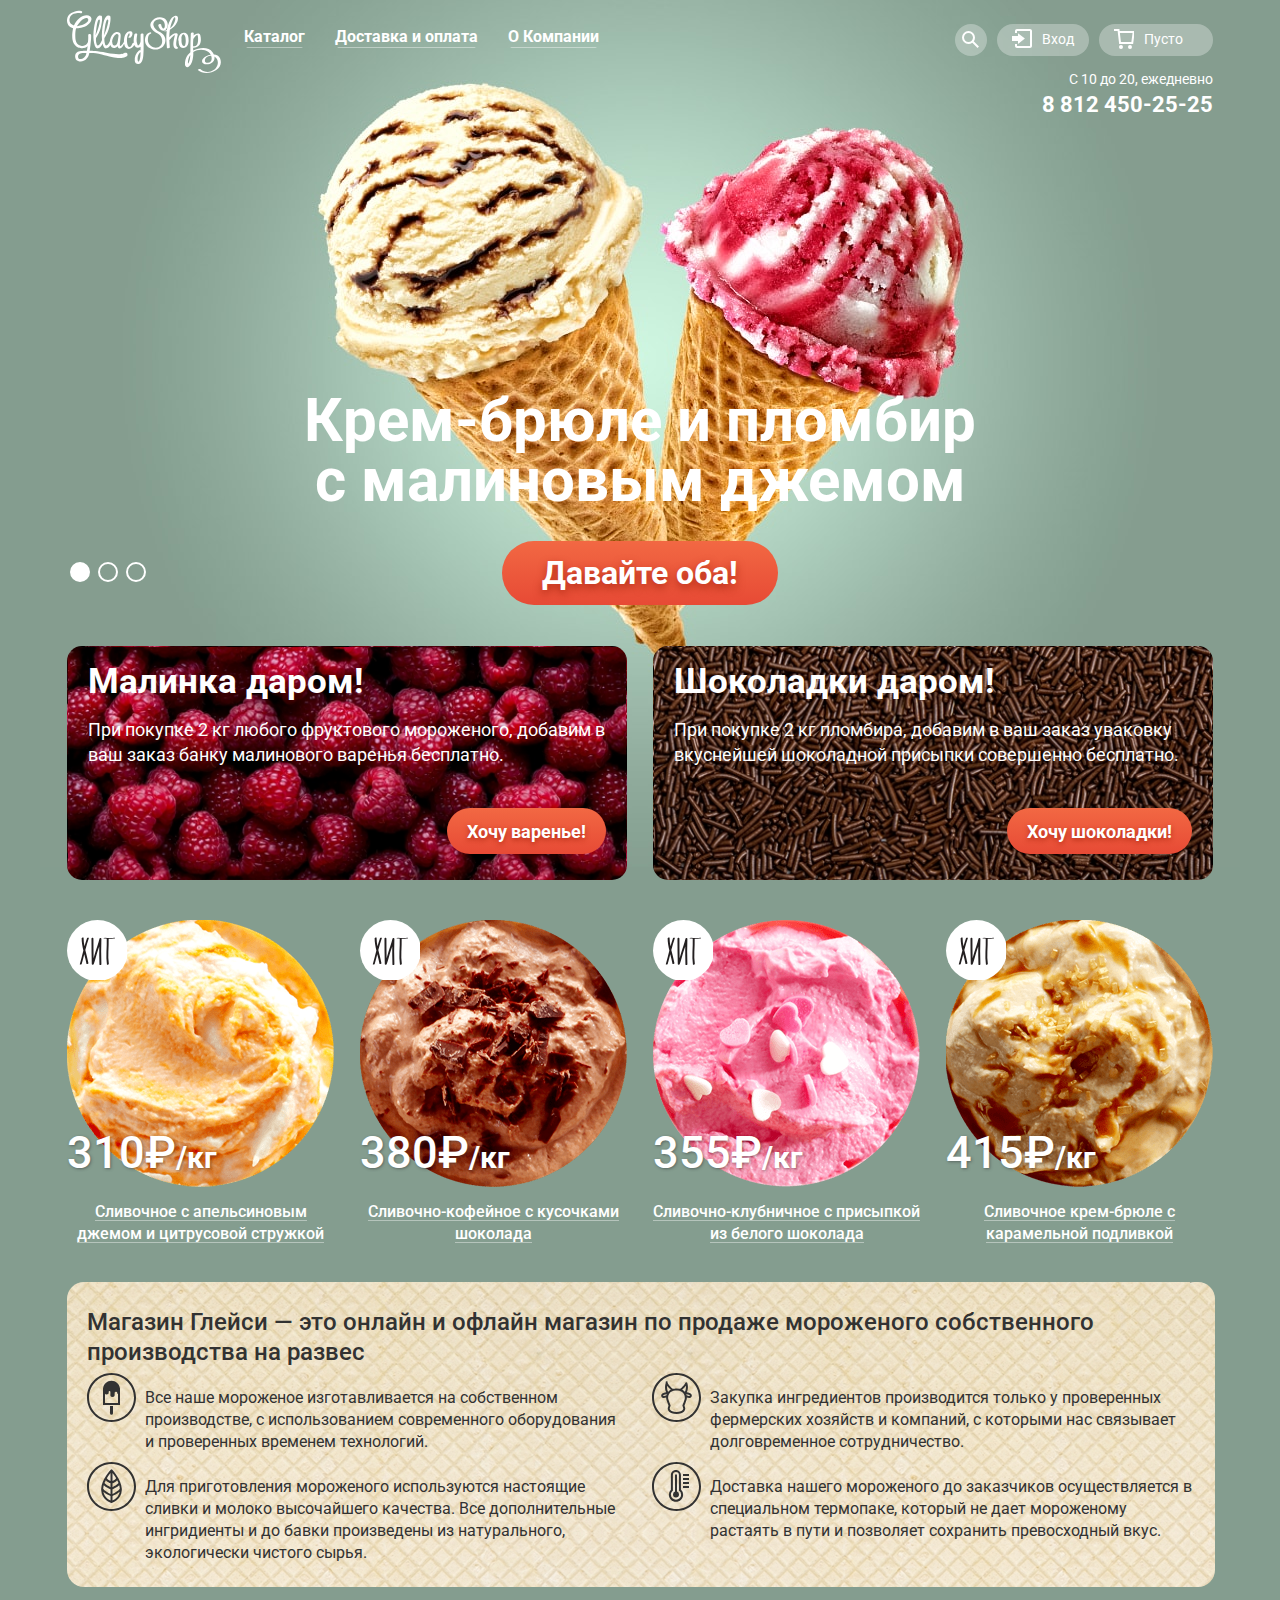
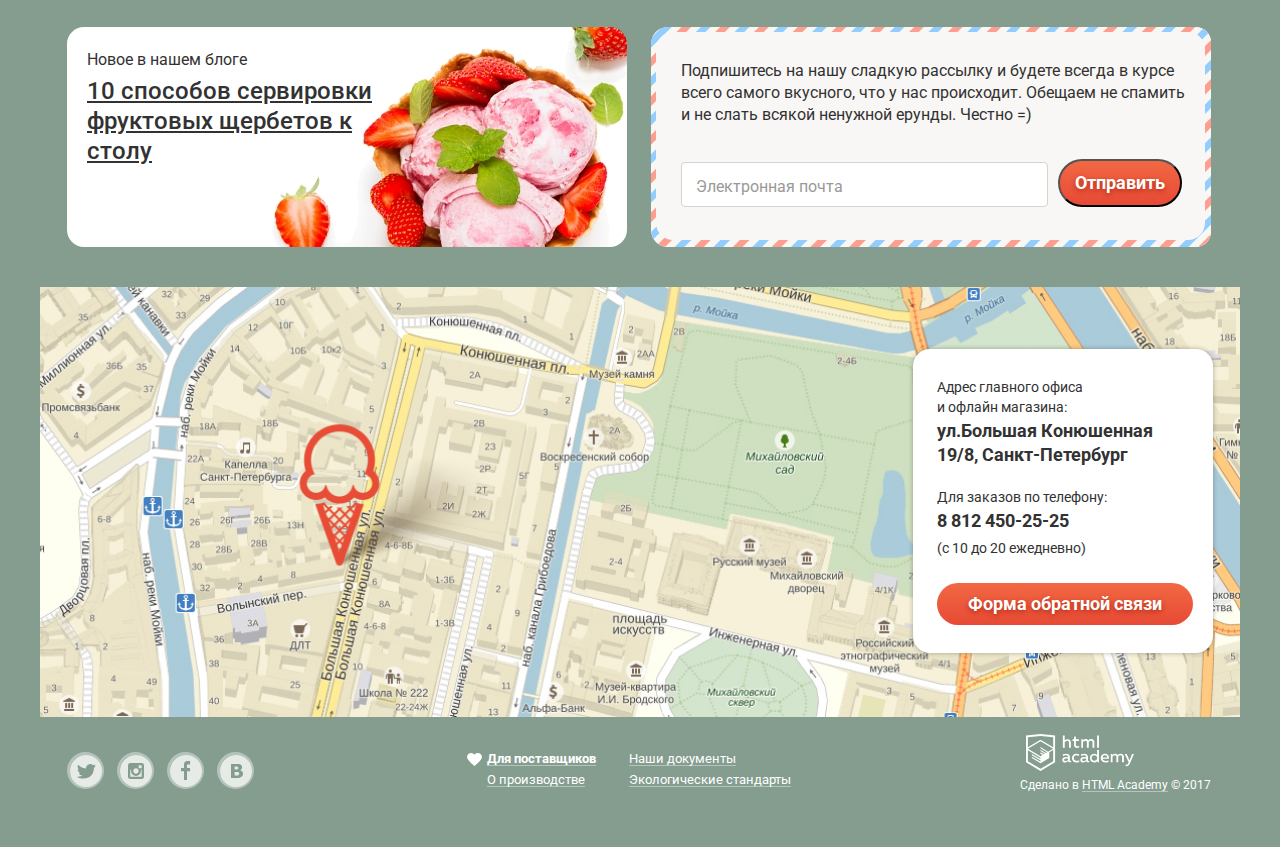
==== index.html @ 80cf3da7 "Update index.html" ====
<!DOCTYPE html>
<html lang="ru">
<head>
  <meta charset="utf-8">
  <title>Глейси - магазин мороженого </title>
  <link href="normalize.css" rel="stylesheet">
  <link href="style.css" rel="stylesheet">
  <link href="https://fonts.googleapis.com/css?family=Roboto:400,500,700&amp;subset=cyrillic" rel="stylesheet">
</head>
<body>
  <input class="visually-hidden" type="radio" id="btn-1" name="toggle" checked>
  <input class="visually-hidden" type="radio" id="btn-2" name="toggle">
  <input class="visually-hidden" type="radio" id="btn-3" name="toggle">
  <div class="site-wrapper">
    <header class="main-header container">
      <nav class="main-navigation">
        <div class="main-header-logo">
          <img src="img/logo.svg" width="154" height="64" alt="Логотип Глейси">
        </div>
        <ul class="main-menu">
          <li><a class="main-menu-link" href="#">Каталог</a>
            <ul class="dropdown">
              <li class="new"><a href="#"><b>Новинки</b></a></li>
              <li><a href="catalog.html">Сливочное</a></li>
              <li><a href="#">Щербеты</a></li>
              <li><a href="#">Фруктовый лед</a></li>
              <li><a href="#">Мелорин</a></li>
            </ul>
          </li>
          <li><a class="main-menu-link" href="#">Доставка и оплата</a></li>
          <li><a class="main-menu-link" href="#">О Компании</a></li>
        </ul>
        <ul class="user-menu">
          <li class="user-menu-item">
            <a class="user-menu-btn search-btn" href="#"><span class="visually-hidden">Поиск</span></a>
            <div class="modal search">
              <form action="https://echo.htmlacademy.ru" method="get">
                <p class="input-wrapper">
                  <input type="text" name="search" id="search-field" required>
                  <label for="search-field">Что ищем?</label>
                </p>
              </form>
            </div>
          </li>
          <li class="user-menu-item">
            <a class="user-menu-btn enter-btn" href="#">Вход</a>
            <div class="modal enter">
              <h2 class="visually-hidden">Авторизация</h2>
              <form class="enter-form" action="https://echo.htmlacademy.ru/" method="post">
                <p class="input-wrapper">
                  <input type="text" name="e-mail" id="login" required>
                  <label for="login">Электронная почта</label>
                </p>
                <p class="input-wrapper">
                  <input type="text" name="password" id="password" required>
                  <label for="password">Пароль</label>
                </p>
                <button class="button" type="submit">Войти</button>
                <div class="enter-links">
                  <a href="#">Забыли пароль?</a>
                  <a href="#">Новая регистрация</a>
                </div>
              </form>
            </div>
          </li>
          <li class="user-menu-item">
            <a class="user-menu-btn cart-btn" href="#">Пусто</a>
          </li>
        </ul>
      </nav>
      <div class="index-top-right">
        <p>С 10 до 20, ежедневно
        <span class="contact-phone">8 812 450-25-25</span></p>
      </div>
    </header>
    <div class="slider container">
      <div class="slide" id="slide-1">
        <h3 class="title-promo">Крем-брюле и пломбир с малиновым джемом</h3>
        <a class="button" href="#">Давайте оба!</a>
      </div>
      <div class="slide" id="slide-2">
        <h3 class="title-promo">Шоколадный пломбир и лимонный сорбет</h3>
        <a class="button" href="#">Давайте оба!</a>
      </div>
      <div class="slide" id="slide-3">
        <h3 class="title-promo">Пломбир с помадкой и клубничный щербет</h3>
        <a class="button" href="#">Давайте оба!</a>
      </div>
      <div class="slider-controls">
        <label for="btn-1"></label>
        <label for="btn-2"></label>
        <label for="btn-3"></label>
      </div>
    </div>
    <main class="container" >
      <section class="promo">
        <h2 class="visually-hidden">Промо-акции</h2>
        <div class="promo-banner raspberry">
          <h3 class="title-banner">Малинка даром!</h3>
          <p>При покупке 2 кг любого фруктового мороженого, добавим в ваш заказ банку малинового варенья бесплатно.</p>
          <a class="button" href="#">Хочу варенье!</a>
        </div>
        <div class="promo-banner chocolate">
          <h3 class="title-banner">Шоколадки даром!</h3>
          <p>При покупке 2 кг пломбира, добавим в ваш заказ уваковку вкуснейшей шоколадной присыпки совершенно бесплатно.</p>
          <a class="button" href="#">Хочу шоколадки!</a>
        </div>
      </section>
      <section class="catalog-hits">
        <h2 class="visually-hidden">Хиты продаж</h2>
        <article class="catalog-item">
          <div class="item-photo">
            <img src="img/product-1-min.png" width="267" height="267" alt="Сливочное с апельсиновым джемом и цитрусовой стружкой">
          </div>
          <h4><a class="title-catalog-item" href="#">Сливочное с апельсиновым джемом и цитрусовой стружкой</a></h4>
          <p class="price-item">310&#8381;<span class="fancy">/кг</span></p>
          <a href="#" class="button button-preview">Быстрый просмотр</a>
        </article>
        <article class="catalog-item">
          <div class="item-photo">
            <img src="img/product-2-min.png" width="267" height="267" alt="Сливочно-кофейное с кусочками шоколада">
          </div>
          <h4><a class="title-catalog-item" href="#">Сливочно-кофейное с кусочками шоколада</a></h4>
          <p class="price-item">380&#8381;<span class="fancy">/кг</span></p>
          <a href="#" class="button button-preview">Быстрый просмотр</a>
        </article>
        <article class="catalog-item">
          <div class="item-photo">
            <img src="img/product-3-min.png" width="267" height="267" alt="Сливочно-клубничное с присыпкой из белого шоколада">
          </div>
          <h4><a class="title-catalog-item" href="#">Сливочно-клубничное с присыпкой из белого шоколада</a></h4>
          <p class="price-item">355&#8381;<span class="fancy">/кг</span></p>
          <a href="#" class="button button-preview">Быстрый просмотр</a>
        </article>
        <article class="catalog-item">
          <div class="item-photo">
            <img src="img/product-4-min.png" width="267" height="267" alt="Сливочное крем-брюле с карамельной подливкой">
          </div>
          <h4><a class="title-catalog-item" href="#">Сливочное крем-брюле с карамельной подливкой</a></h4>
          <p class="price-item">415&#8381;<span class="fancy">/кг</span></p>
          <a href="#" class="button button-preview">Быстрый просмотр</a>
        </article>
      </section>
      <section class="features">
        <h2 class="visually-hidden">Наши преимущества</h2>
        <h3 class="title-secondary">Магазин Глейси — это онлайн и офлайн магазин по продаже мороженого собственного производства на развес</h3>
        <ul class="features-factors">
          <li class="features-factor f1">Все наше мороженое изготавливается на собственном производстве, с использованием современного оборудования и проверенных временем технологий.</li>
          <li class="features-factor f2">Закупка ингредиентов  производится только у проверенных фермерских хозяйств и компаний, с которыми нас связывает долговременное сотрудничество.</li>
          <li class="features-factor f3">Для приготовления мороженого используются настоящие сливки и молоко высочайшего качества. Все дополнительные ингридиенты и до бавки произведены из натурального, экологически чистого сырья.</li>
          <li class="features-factor f4">Доставка нашего мороженого до заказчиков осуществляется в специальном термопаке, который не дает мороженому растаять в пути и позволяет сохранить превосходный вкус.</li>
        </ul>
      </section>
      <div class="index-columns">
        <div class="blog-news-alt">
          <section class="blog-news">
            <h2 class="visually-hidden">Новости блога</h2>
            <p class="blog-news">Новое в нашем блоге</p>
            <a class="title-secondary" href="#">10 способов сервировки фруктовых щербетов к столу</a>
          </section>
        </div>
        <section class="subscribe-alt">
          <div class="subscribe">
            <h2 class="visually-hidden">Подписка на новости и предложения</h2>
            <p>Подпишитесь на нашу сладкую рассылку и будете всегда в курсе всего самого вкусного, что у нас происходит. Обещаем не спамить и не слать всякой ненужной ерунды. Честно =)</p>
            <form class="subscribe-form" action="https://echo.htmlacademy.ru/" method="post">
              <div class="input-wrapper">
                <input type="text" name="e-mail" id="e-mail" required>
                <label for="e-mail">Электронная почта</label>
              </div>
              <button class="button" type="submit">Отправить</button>
            </form>
          </div>
        </section>
      </div>
    </main>
    <div class="map">
      <img src="img/map.jpg" width="1200" height="430" alt="Расположение на карте">
      <div class="container">
        <section class="contacts">
          <h2 class="visually-hidden">Свяжитесь с нами!</h2>
          <p class="address">Адрес главного офиса и офлайн магазина:</p>
          <p><span class="contact-details">ул.Большая Конюшенная 19/8, Санкт-Петербург</span></p>
          <p>Для заказов по телефону:<p>
          <p><span class="contact-details phone">8 812 450-25-25</span></p>
          <p>(с 10 до 20 ежедневно)</p>
          <a class="button contacts-button" href="feedback-form.html">Форма обратной связи</a>
        </section>
      </div>
    </div>
    <footer class="main-footer container">
      <div class="footer-social">
        <h3 class="visually-hidden">Найдите нас в соцсетях</h3>
        <ul>
          <li><a class="button-social twitter" href="#"><span class="visually-hidden">Твиттер</span></a></li>
          <li><a class="button-social instagram" href="#"><span class="visually-hidden">Инстаграм</span></a></li>
          <li><a class="button-social facebook" href="#"><span class="visually-hidden">Фейсбук</span></a></li>
          <li><a class="button-social vkontakte" href="#"><span class="visually-hidden">Вконтакте</span></a></li>
        </ul>
      </div>
      <div class="company-details">
        <h3 class="visually-hidden">Подробнее о нашей компании</h3>
        <ul class="col">
          <li><a class="details-link featured" href="#">Для поставщиков</a></li>
          <li><a class="details-link" href="#">О производстве</a></li>
        </ul>
        <ul class="col">
          <li><a class="details-link" href="#">Наши документы</a></li>
          <li><a class="details-link" href="#">Экологические стандарты</a></li>
        </ul>
      </div>
      <div class="footer-copyright">
        <a class="logo-link" href="https://htmlacademy.ru/intensive/htmlcss">
        <img src="img/logo-htmlacademy.svg" width="108" height="39" alt="HTML Academy logo"></a>
        <p>Сделано в <a  class="details-link" href="https://htmlacademy.ru/intensive/htmlcss"> HTML Academy</a> &#0169; 2017</p>
      </div>
    </footer>
    <section class="modal feedback-wrapper feedback hidden">
      <button class="modal-close"><span class="visually-hidden">Закрыть</span></button>
      <h2>Мы обязательно вам ответим!</h2>
      <form class="contact-form form" action="https://echo.htmlacademy.ru/" method="post">
        <p class="input-wrapper">
          <input type="text" name="name" id="name" required>
          <label  for="name">Как вас зовут?</label>
        </p>
        <p class="input-wrapper">
          <input type="text" name="e-mail" id="contact-e-mail" required>
          <label for="contact-e-mail">Ваша почта для ответа?</label>
        </p>
        <p class="input-wrapper">
          <textarea id="comment" name="textarea" rows="5" cols="50" required></textarea>
          <label for="comment">Напишите что-нибудь&hellip;</label>
        </p>
        <button class="button" type="submit">Отправить</button>
      </form>
    </section>
  </div>
  <script src="js/popup-min.js"></script>
</body>
</html>
---- style.css ----
@charset "utf-8";
*, *::before, *::after {
	box-sizing: border-box;
}

body {
	margin: 0;
	padding: 0;
	background-color: #849d8f;
	color: #ffffff;
	font-family: "Roboto", "Arial", sans-serif;
	font-size: 16px;
	line-height: 1.38;
}

.body > input[type="radio"] {
	display: none;
}

.site-wrapper {
	min-width: 1200px;
	background-color: #849d8f;
	background: url("../img/back-1-min.jpg") top center no-repeat;
	transition: background-image 0s ease, background-color 0s ease;
}

.site-wrapper::before,
.site-wrapper::after {
	content: "";
	visibility: hidden;
}

.site-wrapper::before,
.site-wrapper::after {
	background-image: url("../img/back-2-min.jpg");
}

.site-wrapper::after {
	background-image: url("../img/back-3-min.jpg");
}

.container {
	width: 1200px;
	margin: 0 auto;
	padding: 10px 27px;
	position: relative;
}

.visually-hidden:not(:focus):not(:active),
input[type="checkbox"].visually-hidden,
input[type="radio"].visually-hidden,
input[type="range"].visually-hidden {
	position: absolute;

	width: 1px;
	height: 1px;
	margin: -1px;
	border: 0;
	padding: 0;

	white-space: nowrap;

	clip-path: inset(100%);
	clip: rect(0 0 0 0);
	overflow: hidden;
}

.main-menu,
.dropdown,
.user-menu,
.features ul,
.main-footer ul,
.breadcrumbs,
.filters,
.pagination-list {
	list-style: none;
}

a {
	color: #ffffff;
}

.breadcrumbs a,
.title-catalog-item,
.details-link  {
	text-decoration: none;
	background: linear-gradient(rgba(255, 255, 255, 0.4), rgba(255, 255, 255, 0.4)) no-repeat 0 100%;
	background-size: 100% 1px;
}

.breadcrumbs a:hover,
.title-catalog-item:hover,
.details-link:hover {
	color: #f58669;
	background: linear-gradient(#f58669, #ec6e5d) no-repeat 0 100%;
	background-size: 100% 1px;
}

.breadcrumbs a:focus,
.title-catalog-item:focus,
.details-link:focus {
	color: #f58669;
	background: linear-gradient(#f58669, #ec6e5d) no-repeat 0 100%;
	background-size: 100% 1px;
}

.button {
	display: inline-block;
	max-width: 100%;
	text-align: center;
	text-decoration: none;
	padding: 0.68em 0.95em;
	font-size: 18px;
	font-family: inherit;
	line-height: 1;
	border-radius: 1.9em;
	font-weight: 700;
	color: #ffffff;
	box-shadow: 0 1px 2px rgba(172, 16, 0, 0);
	text-shadow: 0 0.11em 0.27em rgba(160, 32, 11, 0.75);
	background-color: #ffffff;
	background-image: linear-gradient(to top, #e74a35 0%, #f26843 100%);
}


.button:hover {
	color: #ffffff;
	background-image: -webkit-gradient(
		linear,
		left top,
		left bottom,
		from(#f58669),
		to(#ec6e5d)
		);
	background-image: linear-gradient(#f58669, #ec6e5d);
}

.button:active {
	transform: translateY(1px);
	box-shadow: inset 0 2px 2px #942718;
	background-color: rgba(0, 0, 0, 0.07);
	background-color: #ffffff;
	background-image: linear-gradient(to top, #e1613e 0%, #d74531 100%);
}

.main-navigation .main-header-logo {
	padding: 0;
}

.main-navigation a {
	text-decoration: none;
	padding: 8px 15px;
	display: block;
	vertical-align: middle;
	border-radius: 20px;
}

.main-menu {
	max-width: 700px;
	width: 403px;
	padding: 0;
	margin-right: 180px;
	display: flex;
	flex-wrap: wrap;
	align-items: center;
}

.user-menu {
	margin: 0;
	padding: 0;
	width: 400px;
	text-align: right;
	display: flex;
	justify-content: flex-end;
	align-items: center;
	position: relative;
}

.main-menu > li {
	position: relative;
	padding-bottom: 5px
}

.main-menu > li:hover .dropdown {
	display: block;
}

.main-menu .dropdown {
	width: 143px;
	font-size: 14px;
	background-color: #ffffff;
	border-radius: 5px;
	position: absolute;
	top: 40px;
	left: -4px;
	z-index: 10;
	display: none;
	}

.dropdown li {
	padding-left: 5px;
}

.dropdown li:last-child {
	padding-bottom: 4px;
}

.new {
	padding-top: 3px;
	margin-bottom: 8px;
	position: relative;
}

.new::after {
	content: "";
	position: absolute;
	top: 38px;
	left: 6px;
	width: 126px;
	height: 1px;
	background: #d3d3d2;
}

.dropdown a {
	color: #000000;
}

.dropdown li:hover {
	background-color:  #fbded7;
}

.dropdown li:active {
	background-color: #f6b5a5;
}

.dropdown li:nth-child(1):hover {
	border-radius: 5px 5px 0 0;
}

.dropdown li:last-child:hover {
	border-radius: 0 0 5px 5px;
}

.main-menu-link {
	display: inline-block;
	vertical-align: middle;
	text-decoration: none;
	color: #fff;
	padding: 8px 15px;
	border-radius: 1.2em;
	font-size: 16px;
	font-weight: 700;
	line-height: 1.3;
	background: linear-gradient(rgba(255, 255, 255, 0.4), rgba(255, 255, 255, 0.4)) no-repeat 0 78%;
	background-size: 100% 1px;
	background-clip: content-box;
}

.main-menu-link:hover {
	background: none;
	background-color: #ffffff;
	color: #323232;
	background-clip: initial;
}

.main-menu-link:focus {
	color: #323232;
	background-color: #f7f6f3;
	box-shadow: inset 0 2px 1px #696969;
	background-clip: initial;
}

.current-page  {
	background-color: #d07058;
}

.current-page a {
	color: #ffffff;
}

.user-menu-btn {
	font-size: 14px;
	line-height: 1.14;
	text-align: center;
	background-color: rgba(255, 255, 255, 0.3);
	margin-left: 10px;
}

.user-menu-item	.enter-btn,
.user-menu-item .cart-btn,
.user-menu-item .search-btn {
	padding-left: 45px;
	position: relative;
}

.user-menu-item .cart-btn {
	padding-right: 30px;
}

.user-menu li {
	padding: 10px 0;
}

.user-menu > li:hover .search,
.user-menu > li:hover .enter,
.user-menu > li:hover .modal-cart {
	display: block;
}

.modal {
	color: #323232;
	border-radius: 5px;
	background-color: #f8f7f4;
	box-shadow: 0 20px 20px rgba(0, 0, 0, 0.4);
}

.input-wrapper {
	position: relative;
}

 .input-wrapper label {
	position: absolute;
	left: 15px;
	top: 14px;
	font-size: 16px;
	color: #999;
}

.input-wrapper input,
.input-wrapper textarea {
	border-radius: 4px;
	border: 1px solid #d3d3d2;
	padding: 14px 14px 16px;
	font-size: 16px;
	font-weight: 700;
	line-height: 1.5;
	color: #323232;
	font-family: inherit;
}

.input-wrapper input:hover,
.input-wrapper textarea:hover {
	border: 1px solid #a5a4a4;
}

.input-wrapper input:focus + label,
.input-wrapper textarea:focus + label {
	top: -1.2em;
	font-size: 11px;
	line-height: 1.18;
	font-family: inherit;
}

.input-wrapper input:focus + label,
.input-wrapper textarea:focus + label {
	color: #5b9ddf;
	outline-color: #5b9ddf;
}

.input-wrapper input:valid + label,
.input-wrapper textarea:valid + label {
  top: -1.2em;
  font-size: 11px;
  line-height: 1.18;
	font-family: inherit;
	}

.search {
	width: 345px;
	padding: 20px 15px;
	text-align: left;
	position: absolute;
	top: 36px;
	right: 225px;
	margin-top: 10px;
	z-index: 10;
	display: none;
}

.search p {
	margin: 0;
}

.search input {
	width: 100%;
	height: 44px;
}

.enter {
	width: 277px;
	padding-top: 3px;
	padding-right: 10px;
	padding-left: 20px;
	padding-bottom: 10px;
	position: absolute;
	top: 36px;
	right: 125px;
	margin-top: 10px;
	z-index: 10;
	display: none;
	text-align: left;
}

.enter a {
	font-size: 13px;
	line-height: 0.5;
	text-align: left;
	padding-left: 0;
	padding-right: 7px;
}

.enter-links {
	float: right;
	margin-bottom: 12px;
}

.enter-btn::before {
	content: "";
	position: absolute;
	top: 5px;
	left: 15px;
	width: 20px;
	height: 20px;
	background: url("../img/entrance.svg") 0 0 no-repeat;
}

.enter-btn:hover::before {
	background: url("../img/entrance-black.svg") 0 0 no-repeat;
}

.enter p {
	margin-bottom: 20px;
}

.enter input {
	width: 240px;
	height: 44px;
}



.enter .button {
	padding: 12px 24px;
	}

.cart-btn::before {
	content: "";
	position: absolute;
	top: 5px;
	left: 15px;
	width: 20px;
	height: 20px;
	background: url("../img/basket.svg") 0 0 no-repeat;
}

.cart-btn:hover::before {
	background: url("../img/basket-black.svg") 0 0 no-repeat;
}

.user-menu-item .products-added {
	color: #000000;
	background-color: #ffffff;
	padding: 7px 15px 10px 40px;
	border-radius: 20px;
	position: relative;
}

.products-added::before {
	content: "";
	position: absolute;
	top: 5px;
	left: 15px;
	width: 20px;
	height: 20px;
	background: url("../img/basket-red.svg") 0 0 no-repeat;
}

.user-menu-btn:hover {
	color: #000000;
	background-color: #ffffff;
}

.contact-phone {
	display: inline-block;
	font-size: 22px;
	font-weight: 700;
	line-height: 1;
	margin-top: 5px;
	margin-bottom: 0;
	}

.title-promo {
	width: 700px;
	margin: 0 auto;
	margin-bottom: 30px;
	font-size: 60px;
	line-height: 1;
}

.title-banner {
	font-size: 35px;
	line-height: 1.17;
	margin: 0;
	padding-left: 5px;
}

.title-main {
	font-size: 35px;
	line-height: 1.17;
	margin: 0;
	padding-top: 3px;
	padding-left: 2px;
}

.title-secondary {
	font-size: 24px;
	line-height: 1.25;
	font-weight: 500;
}

.slider {
	position: relative;
	padding-top: 311px;
	text-align: center;
	margin-right: auto;
	margin-left:  auto;
	margin-bottom: 21px;
}

.slider .button {
	font-size: 32px;
	font-weight: 700;
	line-height: 1.38;
	padding: 10px 40px;
}

.slider-controls {
	position: absolute;
	bottom: 33px;
	left: 30px;
	z-index: 20;
	font-size: 0;
}

.slider-controls label {
	display: inline-block;
	width: 20px;
	height: 20px;
	margin-right: 8px;
	vertical-align: top;
	background-color: transparent;
	border: 2px solid #ffffff;
	border-radius: 50%;
	cursor: pointer;
}

.slider-controls label:hover {
	background-color: rgba(255, 255, 255, 0.5);
}

.slide {
	display: none;
}

#btn-1:checked ~ .site-wrapper #slide-1,
#btn-2:checked ~ .site-wrapper #slide-2,
#btn-3:checked ~ .site-wrapper #slide-3 {
	display: block;
}

#btn-1:checked ~ .site-wrapper {
	background-color: #849d8f;
	background-image: url("../img/back-1-min.jpg");
}

#btn-2:checked ~ .site-wrapper {
	background-color: #8996a6;
	background-image: url("../img/back-2-min.jpg");
}

#btn-3:checked ~ .site-wrapper {
	background-color: #9d8b84;
	background-image: url("../img/back-3-min.jpg");
}

#btn-1:checked ~ .site-wrapper label[for="btn-1"],
#btn-2:checked ~ .site-wrapper label[for="btn-2"],
#btn-3:checked ~ .site-wrapper label[for="btn-3"] {
	background-color: #ffffff;
}

.promo-banner {
	width: 560px;
	padding-top: 15px;
	padding-left: 15px;
	padding-right: 20px;
	padding-bottom: 20px;
	border: 1px solid transparent;
	border-radius: 15px;
	background: #f8f5f2 0 0 repeat;
}

.promo-banner p {
	font-size: 18px;
	margin: 0;
	padding-top: 15px;
	padding-left: 5px;
	padding-bottom: 40px;
}

.promo-banner .button {
	padding: 15px 20px 13px;
	float: right;
	margin-bottom: 5px;
}

.promo-banner.raspberry {
	background: #9b2a4a url("../img/malina.jpg");
	background-size: cover;
}

.promo-banner.chocolate {
	background: #512f21 url("../img/choco.jpg");
	background-size: cover;
}

.features {
	width: 1148px;
	min-height: 305px;
	margin-bottom: 40px;
	padding: 25px 20px 0 20px;
	color: #323232;
	font-size: 16px;
	background: url("../img/waffel.jpg")  0 0 repeat;
	background-color: #f1e6cf;
	border-radius: 17px;
}

.features .title-secondary {
	padding-bottom: 10px;
}

.features ul,
.features h3 {
	margin: 0;
	padding: 0;
}

.features-factors {
	display: flex;
	justify-content: space-between;
	flex-wrap: wrap;
}

.features-factor {
	width: 540px;
	padding-top: 10px;
	padding-left: 58px;
	margin-bottom: 13px;
	margin-right: 3px;
}

.f1,
.f2,
.f3,
.f4 {
	position: relative;
}

.f1::before {
	content: "";
	position: absolute;
	top: -4px;
	left: 0;
	width: 50px;
	height: 50px;
	background: url("../img/ice-cream.svg") 0 0 no-repeat;
}

.f2::before {
	content: "";
	position: absolute;
	top: -4px;
	left: 0;
	width: 50px;
	height: 50px;
	background: url("../img/cow.svg") 0 0 no-repeat;
}

.f3::before {
	content: "";
	position: absolute;
	top: -4px;
	left: 0;
	width: 50px;
	height: 50px;
	background: url("../img/eco.svg") 0 0 no-repeat;
}

.f4::before {
	content: "";
	position: absolute;
	top: -4px;
	left: 0;
	width: 50px;
	height: 50px;
	background: url("../img/thermometer.svg") 0 0 no-repeat;
}

.blog-news-alt {
	width: 560px;
	color:  #323232;
	background: url("../img/strawberry-background.jpg") 63% 50% no-repeat;
	background-color: #ffffff;
	border-radius: 17px;
	padding-top: 22px;
	padding-left: 20px;
	padding-right: 230px;
	background-size: cover;
}

.blog-news-alt p {
	margin: 0;
	padding-bottom: 5px;
}

.blog-news a {
	color: #323232;
}

.blog-news a:hover {
	color: #e84d37;
}

.subscribe-alt p {
	margin: 0;
	padding: 0;
}

.subscribe-alt {
	width: 562px;
	padding: 5px;
	background: url("../img/bg-post.svg") 0 0 no-repeat;
	border-radius: 17px;
}

.subscribe {
	color: #323232;
	width: 549px;
	min-height: 208px;
	padding: 28px 10px 20px 25px ;
	background: #f9f7f5 0 0 no-repeat;
	border-radius: 17px;
}


.subscribe-form {
	display: flex;
	align-items: baseline;
	margin-top: 33px;
}

.subscribe-alt input {
	width: 367px;
	height: 45px;
	margin-right: 10px;
}

.subscribe-alt .button {
	float: right;
	vertical-align: middle;
	padding: 13px 15px;
}

.map {
	position: relative;
	min-height: 430px;
}

.map img {
	position: absolute;
	width: 1200px;
	height: 430px;
	top: 0; right: 0; bottom: 0; left: 0;
	margin: auto;
	z-index: 1;
}

.contacts {
	width: 300px;
	min-height: 304px;
	padding-left: 24px;
	padding-top: 28px;
	padding-right: 20px;
	color: #323232;
	border-radius: 17px;
	background-color: #ffffff;
	box-shadow: 0 0 5px rgba(0,0,0,0.3);
	position: absolute;
	top: 62px;
	right: 27px;
	z-index: 2;
}

.contacts p {
	margin: 0;
	font-size: 14px;
	line-height: 1.43;
}

.contact-details {
	display: inline-block;
	font-size: 18px;
	line-height: 1.33;
	font-weight: bold;
	margin-top: 2px;
	margin-bottom: 20px;
}

.contact-details.phone {
	margin-bottom: 5px;
}

.contacts-button {
	margin-top: 25px;
	width: 100%;
}

.feedback-wrapper {
	position: fixed;

}

.hidden {
	display: none;
}

.feedback {
	width: 480px;
	padding-top: 12px;
	padding-left: 25px;
	top: 340px;
	right: 0;
	left: 0;
	margin: 0 auto;
	z-index: 13;
	border-radius: 5px;
}

.feedback h2 {
	margin: 0;
	padding: 0;
}

.feedback .modal-close {
	float: right;
	margin-right: 17px;
	width: 18px;
	height: 18px;
	background: url("../img/cross-big.svg") no-repeat;
	border: none;
	background-color: transparent;
}

.item-remove {
	width: 11px;
	height: 11px;
	background: url("../img/cross-small.svg") no-repeat;
	border: none;
	background-color: transparent;
	position: absolute;
	top: 3px;
	left: 5px;
}

.contact-form input {
	width: 267px;
	height: 44px;
	margin-bottom: 5px;
}

.contact-form textarea {
	width: 430px;
	resize: none;
	font-family: inherit;
}

.feedback button {
	float: right;
	margin-right: 25px;
	margin-bottom: 30px;
}

.modal-cart {
	position: absolute;
	top: 36px;
	right: 0;
	z-index: 10;
	display: none;
	margin-top: 10px;
}

.modal-cart-wrapper {
	width: 540px;
	padding: 25px 10px 20px 10px;
	display: flex;
	flex-direction: column;
	justify-content: center;
	align-items: flex-end;
	position: relative;
}

.modal-cart-wrapper:after {
	width: 507px;
	content: "";
	position: absolute;
	bottom: 110px;
	right: 0;
	left: 17px;
	height: 1px;
	background-color: #e2e2e2;
}

.modal-cart table {
	width: 100%;
	font-size: 13px;
	text-align: left;
	line-height: 1.2;
}

.modal-cart td {
	vertical-align: top;
	padding-bottom: 34px;
}

.remove {
	width: 5%;
	position: relative;
}

.thumb {
	width: 9%;
	position: relative;
}

.catalog-item-thumb-1 {
	position: absolute;
	top: -6px;
	left: 5px;
}

.catalog-item-thumb-2 {
	position: absolute;
	top: -6px;
	left: 5px;
}


.item-name {
	width: 44%;
}

.quantity {
	width: 13%;
	text-align: right;
}

.price {
	width: 14%;
	color: #aaa7a7;
}

.total {
	width: 14%;
}

.total-cart {
	font-weight: bold;
	margin-bottom: 13px;
}

.button-cart {
	line-height: 1.4;
	margin-bottom: 0px;
}

.user-menu-item .search-btn {
	padding: 16px;
}

.search-btn::before {
	content: "";
	position: absolute;
	top: 7px;
	left: 7px;
	width: 18px;
	height: 18px;
	background: url("../img/loupe.svg") 0 0 no-repeat;
}

.search-btn:hover::before {
	background: url("../img/loupe-black.svg") 0 0 no-repeat;
}

.enter a {
	color: #3d3d3d;
	text-decoration: underline;
}

.enter a:hover {
	color: #e84d37;
}

.breadcrumbs-current {
	text-decoration: none;
}

.filters fieldset {
	border: none;
	padding: 0;
}

.filters legend {
	color: #ffffff;
	padding-left: 13px;
	padding-bottom: 5px;
	font-size: 14px;
}

.filter-option {
	display: inline-block;
	margin-right: 5px;
}

.filters input[type="radio"],
.filters input[type="radio"] + label,
.filters input[type="checkbox"],
.filters input[type="checkbox"] + label {
	opacity: 0.7;
	cursor: pointer;
	padding-left: 35px;
}

.filters input[type="radio"]:hover,
.filters input[type="radio"]:hover + label,
.filters input[type="checkbox"]:hover,
.filters input[type="checkbox"]:hover + label {
	opacity: 1;
	cursor: pointer;
}

.filters input[type="radio"]:disabled,
.filters input[type="radio"]:disabled + label,
.filters input[type="checkbox"]:disabled,
.filters input[type="checkbox"]:disabled + label {
	opacity: 0.3;
	cursor: not-allowed;
}


.filter-radio,
.filter-checkbox {
	position: relative;
}

.filters input[type="radio"] + label::before {
	content: "";
	position: absolute;
	bottom: -3px;
	left: 0;
	width: 25px;
	height: 25px;
	background: url("../img/radio-off.svg") 0 0 no-repeat;
}

.filters input[type="radio"]:checked + label::before {
	background: url("../img/radio-on.svg") 0 0 no-repeat;
}

.filters input[type="checkbox"] + label::before {
	content: "";
	position: absolute;
	top: -1px;
	left: 1px;
	width: 25px;
	height: 25px;
	background: url("../img/checkbox-off.svg") 0 0 no-repeat;
}

.filters input[type="checkbox"]:checked + label::before {
	background: url("../img/checkbox-on.svg") 0 0 no-repeat;
}

.filter-button {
	display: inline-block;
	width: 145px;
	font-family: inherit;
	font-size: 16px;
	line-height: 1.13;
	text-align: center;
	padding: 8px 20px;
	vertical-align: middle;
	color: #ffffff;
	background-color: rgba(255, 255, 255, 0.2);
	border-radius: 40px;
	border: 2px solid #ffffff;
	margin-top: 23px;
}

.filter-button:hover {
	color: #000000;
	background-color: #ffffff;
}

.filter-button:focus {
	box-shadow: inset 0 2px 1px #696969;
	background-color: #ededed;
}


.pagination-list {
	display: block;
	font-size: 0;
	text-align: right;
	margin-top: 45px;
	margin-bottom: 20px;
}

.pagination-item {
	display: inline-block;
	vertical-align: middle;
	max-width: 100%;
	padding-left: 3px;
}

.pagination-link {
	position: relative;
	display: block;
	width: 25px;
	height: 25px;
	border-radius: 50%;
	font-size: 16px;
	font-weight: 500;
	line-height: 25px;
	text-align: center;
	text-decoration: none;
	padding: 0 5px;
	color: inherit;
}

.pagination-link:not(.inactive):not(.current):hover {
	color: #ffffff;
	background-color: rgba(255, 255, 255, 0.2);
}

.pagination-link.current {
	color: #323232;
	background-color: white;
}

.pagination-link.current:hover {
	color:  #000000;
}

.pagination-link.inactive {
	opacity: .2;
	cursor: none;
}

.pagination-item:first-child .pagination-link,
.pagination-item:last-child .pagination-link {
	text-indent: -9999px;
}

.pagination-item:first-child .pagination-link::after,
.pagination-item:last-child .pagination-link::after {
	position: absolute;
	left: 0;
	right: 0;
	top: 0;
	bottom: 0;
	margin: auto;
	content: "";
	width: 9px;
	height: 9px;
	border-bottom: 2px solid currentColor;
	border-left: 2px solid currentColor;
}

.pagination-item:first-child .pagination-link::after {
	transform: rotate(45deg);
}

.pagination-item:last-child .pagination-link::after {
	transform: rotate(-135deg);
}

.main-navigation {
	display: flex;
	align-items: center;
	justify-content: space-between;
	line-height: 1.13;
}

.main-header-logo {
	width: 160px;
	height: 60px;
	padding: 0;
}

.index-top-right {
	text-align: right;
	font-size: 14px;
	float: right;
	width: 200px;
}

.index-top-right p {
	margin: 0;
}

.address {
	padding-right: 100px;
}

.promo {
	display: flex;
	justify-content: space-between;
	margin: 0;
	padding: 0;
	margin-bottom: 40px;
}

.catalog-hits {
	display: flex;
	justify-content: space-between;
}

.catalog {
	width: 1147px;
	display: flex;
	justify-content: space-between;
	flex-wrap: wrap;
	align-items: stretch;
}

.catalog-item {
	width: 267px;
	text-align: center;
	margin-bottom: 17px;
	position: relative;
}

.catalog-item h4 {
	margin: 0;
	padding-top: 8px;
	padding-bottom: 20px;
}

.catalog-item::before, .catalog-item::after {
	content: "";
	position: absolute;
	right: -14px;
	left: -13px;
}


.catalog-item::before {
	z-index: -1;
	top: -6px;
	bottom: 0;
	border-top-right-radius: 5px;
	border-top-left-radius: 5px;
}

.catalog-hits .catalog-item::before {
	z-index: 0;
}

.catalog-item::after {
	z-index: 1;
	top: 100%;
	bottom: -55px;
	border-bottom-right-radius: 5px;
	border-bottom-left-radius: 5px;
}

.catalog-item:hover::before,
.catalog-item:hover::after {
  background-color: rgba(248, 247, 244, 0.2);
}

.catalog-item:hover::before {
	box-shadow: 0 -5px 15px -7px rgba(0, 0, 0, 0.1);

}

.catalog-item:hover::after {
	box-shadow: 0 20px 20px rgba(0, 0, 0, 0.2);
}

.button-preview {
	display: none;
	position: absolute;
	z-index: 2;
	bottom: -32px;
	left: 12%;
	color: inherit;
	background-color: red;
}

.catalog-item:hover .button-preview {
	display: block;
}

.catalog-item h4 {
    margin: 0;
    padding-top: 8px;
    padding-bottom: 20px;
    position: relative;
    cursor: pointer;
}
.title-catalog-item {
    font-weight: 500;
    z-index: 3;
    cursor: pointer;
}

.price-item {
	font-size: 45px;
	font-weight: 500;
	line-height: 1;
	position: absolute;
	left: 0;
	bottom: 45px;
	cursor: pointer;
	text-shadow: 1px 1px 3px rgba(49, 50, 53, 0.5);
	z-index: 3;
}

.item-photo {
	position: relative;
}

.catalog-hits .item-photo::before {
	position: absolute;
	content: "";
	top: 0;
	left: 0;
	width: 60px;
	height: 60px;
	background: url("../img/hit.svg")
}

.index-columns {
	display: flex;
	justify-content: space-between;
	margin-bottom: 30px;
	min-height: 220px;
}

.main-footer {
	font-size: 13px;
	display: flex;
	justify-content: space-between;
	align-items: flex-start;
	position: relative;
	padding-bottom: 50px;
}

.footer-social {
	margin: 0;
	padding: 0;
	width: 200px;
	min-height: 45px;
	margin-top: 25px;
	display: flex;
	flex-wrap: wrap;
	justify-content: space-between;
	align-items: baseline;
}

.footer-social li {
	display: inline-block;
}

.company-details {
	margin-top: 23px;
	margin-left: 46px;
	width: 350px;
	min-height: 30px;
	display: flex;
}

.col {
	text-align: left;
	margin-right: 33px;
}

.col li {
	padding-bottom: 3px;
}

.footer-copyright {
	font-size: 12px;
	margin-top: 6px;
	width: 200px;
	min-height: 60px;
	margin-right: 2px;
}

.footer-copyright p {
	margin: 0;
	text-align: right;
}

.logo-link {
	padding-left: 15px;
}

.breadcrumbs {
	padding-top: 6px;
	font-size: 15px;
	padding-left: 1px;
}

.breadcrumbs li {
	display: inline-block;
	padding-right: 12px;
}

.breadcrumbs-path {
	position: relative;

}

.breadcrumbs-path::after {
	content: "";
	position: absolute;
	bottom: 4px;
	left: 60px;
	width: 8px;
	height: 8px;
	background: url(../img/arrow-31-8.png) 0 0 no-repeat;
}

.filters-wrapper {
	width: 860px;
	display: flex;
	justify-content: space-between;
	align-items: flex-start;
	flex-wrap: wrap;
	position: relative;
	margin-top: 26px;
	margin-bottom: 22px;
}

.filters p, ul {
	margin: 0;
	padding: 0;
}

.price-filter {
	width: 220px;
}

.range-controls {
	position: relative;
	padding: 17px 20px;
	background: rgba(255, 255, 255, 0.2);
	border-radius: 40px;
}

.range-controls .scale {
	height: 3px;
	background: rgba(255, 255, 255, 0.3);
}

.range-controls .bar {
	margin-left: 30px;
	width: 44%;
	height: 3px;
	background: #ffffff;
}

.range-toggle {
	position: absolute;
	top: 7px;
	width: 20px;
	height: 20px;
	background: #cccccc;
	border: 8px solid #ffffff;
	border-radius: 50%;
}

.range-toggle:hover {
	cursor: pointer;
}

.range-toggle-min {
	left: 30px;
}

.range-toggle-max {
	left: 59%;
}

.fat-filter {
	width: 415px;
}

.fat-filter ul,
.filling-filter ul {
	display: flex;
	justify-content: space-between;
	list-style: none;
	background-color: rgba(255, 255, 255, 0.2);
	border-radius: 40px;
	padding: 7px 10px;
}

.sorting-filter {
	width: 200px;
	margin-bottom: 24px;
}

.sorting-container {
	position: relative;
	height: 25px;
}

.sorting-container::after {
	content: "";
	position: absolute;
	top: 7px;
	right: 17px;
	bottom: 0;
	margin-top: auto;
	margin-bottom: auto;
	width: 12px;
	height: 12px;
	background: url("../img/select-arrow.svg") 0 0 no-repeat;
}

.sorting-list {
	color:   #ffffff;
	width: 100%;
	padding: 5px 0 5px 15px;
	line-height: 25px;
	border: 1px solid transparent;
	border-radius: 40px;
	font-size: inherit;
	background-color: rgba(255, 255, 255, 0.2);
	cursor: pointer;
	-webkit-appearance: none;
	-moz-appearance: none;
}

.sorting-list::-ms-expand {
	display: none;
}

.sorting-list option {
	color: #000000;
	background-color: white;
}

.sorting-container:hover::after {
	background: url("../img/select-arrow-black.svg") 0 0 no-repeat;
}

.sorting-list:hover {
	color:   #000000;
	background-color: #ffffff;
}

.filling-filter {
	width: 702px;
	margin-bottom: 18px;
}

.button-social {
	box-sizing: content-box;
	display: inline-block;
	vertical-align: top;
	width: 31px;
	height: 31px;
	border: 3px solid rgba(255, 255, 255, 0.5);
	border-radius: 50%;
	opacity: .8;
	margin-right: 10px;
}

.button-social:hover {
	border: 3px solid rgba(255, 255, 255, 0.5);
	opacity: 1;
}

.button-social:focus {
	opacity: 0.5;
}

.twitter {
	background: url("../img/twitter.svg") no-repeat;
}

.instagram {
	background: url("../img/instagram.svg") no-repeat;
}

.facebook {
	background: url("../img/fb.svg") no-repeat;
}

.vkontakte {
	background: url("../img/vk.svg") no-repeat;
}

.company-details .featured {
	position: relative;
	font-weight: 700;
}

.company-details .featured::before {
	content: "";
	position: absolute;
	top: 2px;
	left: -20px;
	width: 16px;
	height: 14px;
	background: url("../img/heart.svg") 0 0 no-repeat;
}

.fancy {
	font-size: 30px;
	font-weight: 700;
}

.inner-page::before {
	content: "";
	position: absolute;
	top: 0;
	width: 1140px;
	height: 1px;
	background: rgba(255, 255, 255, 0.3);
}

.page-overlay {
	overflow: hidden;
}

.page-overlay::before {
	content: "";
	position: fixed;
	top: 0; right: 0; bottom: 0; left: 0;
	z-index: 10;
	background-color: rgba(0, 0 ,0, .3);
}
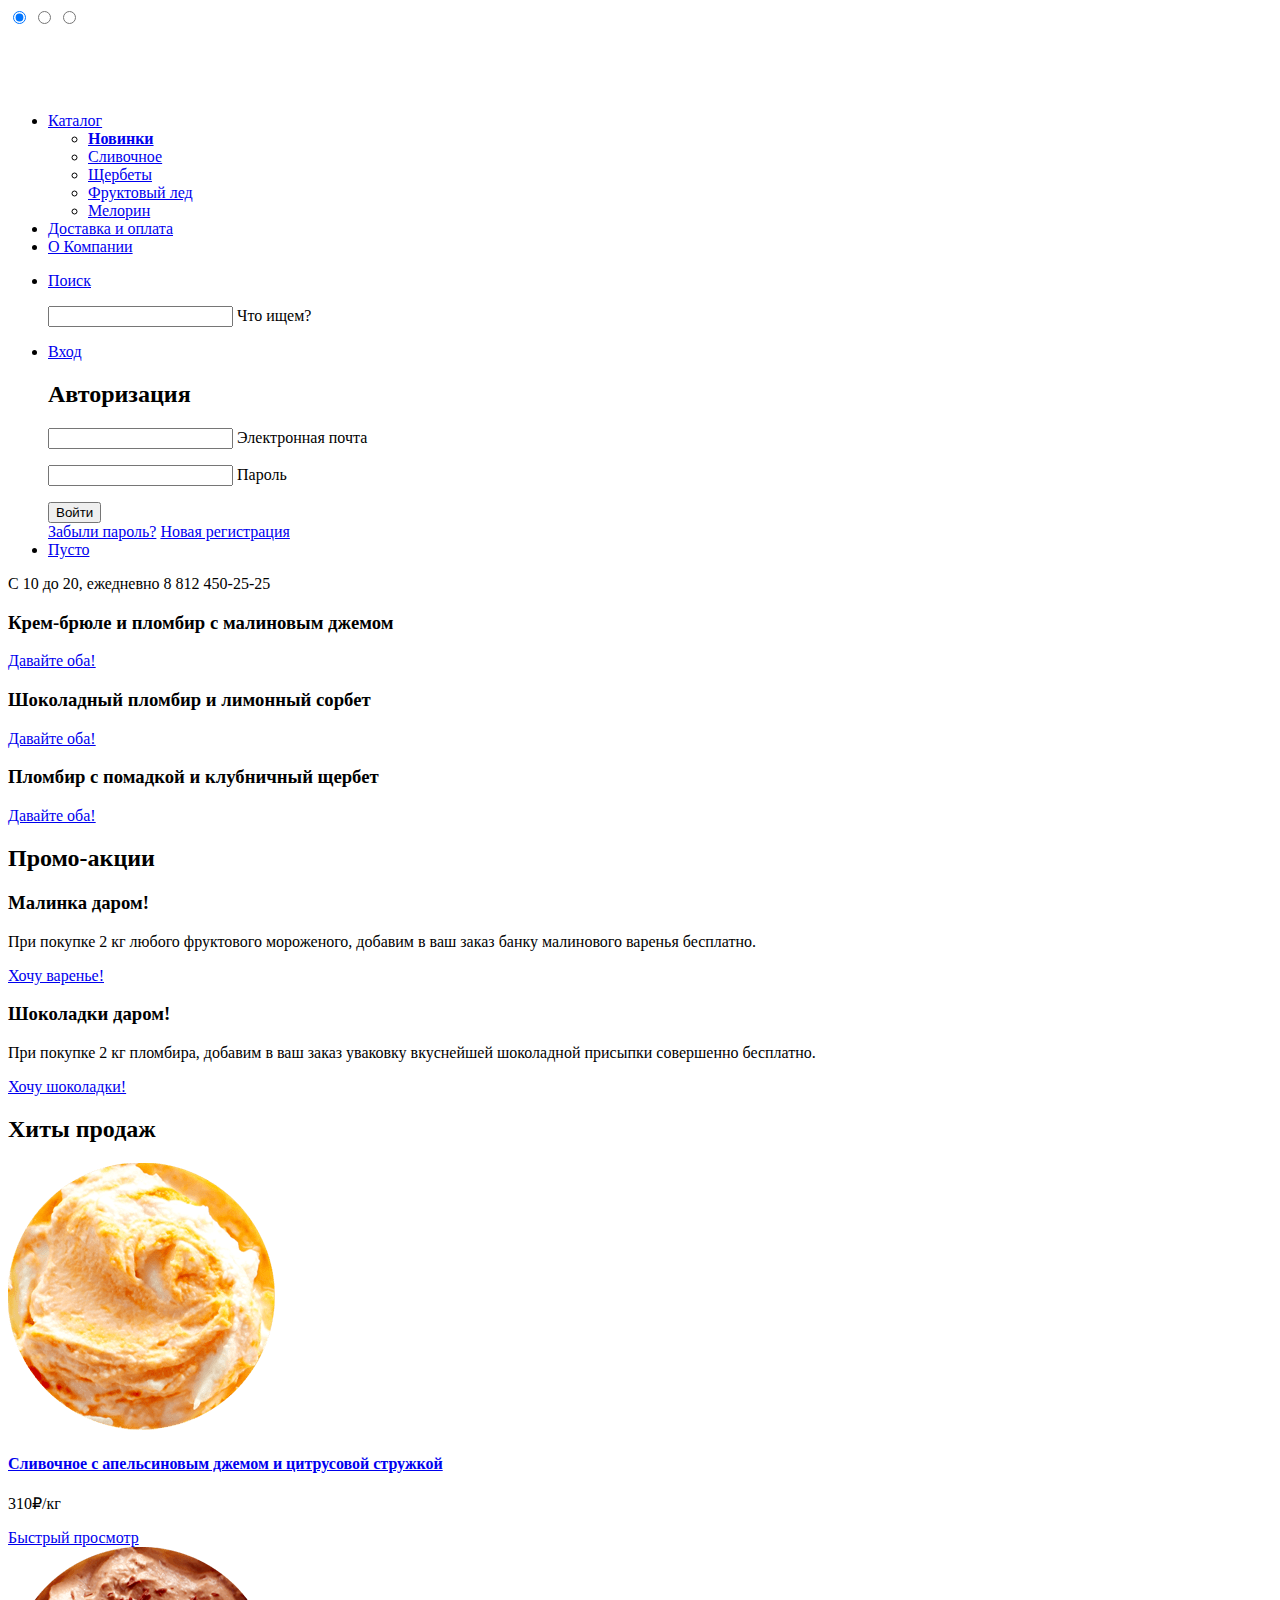
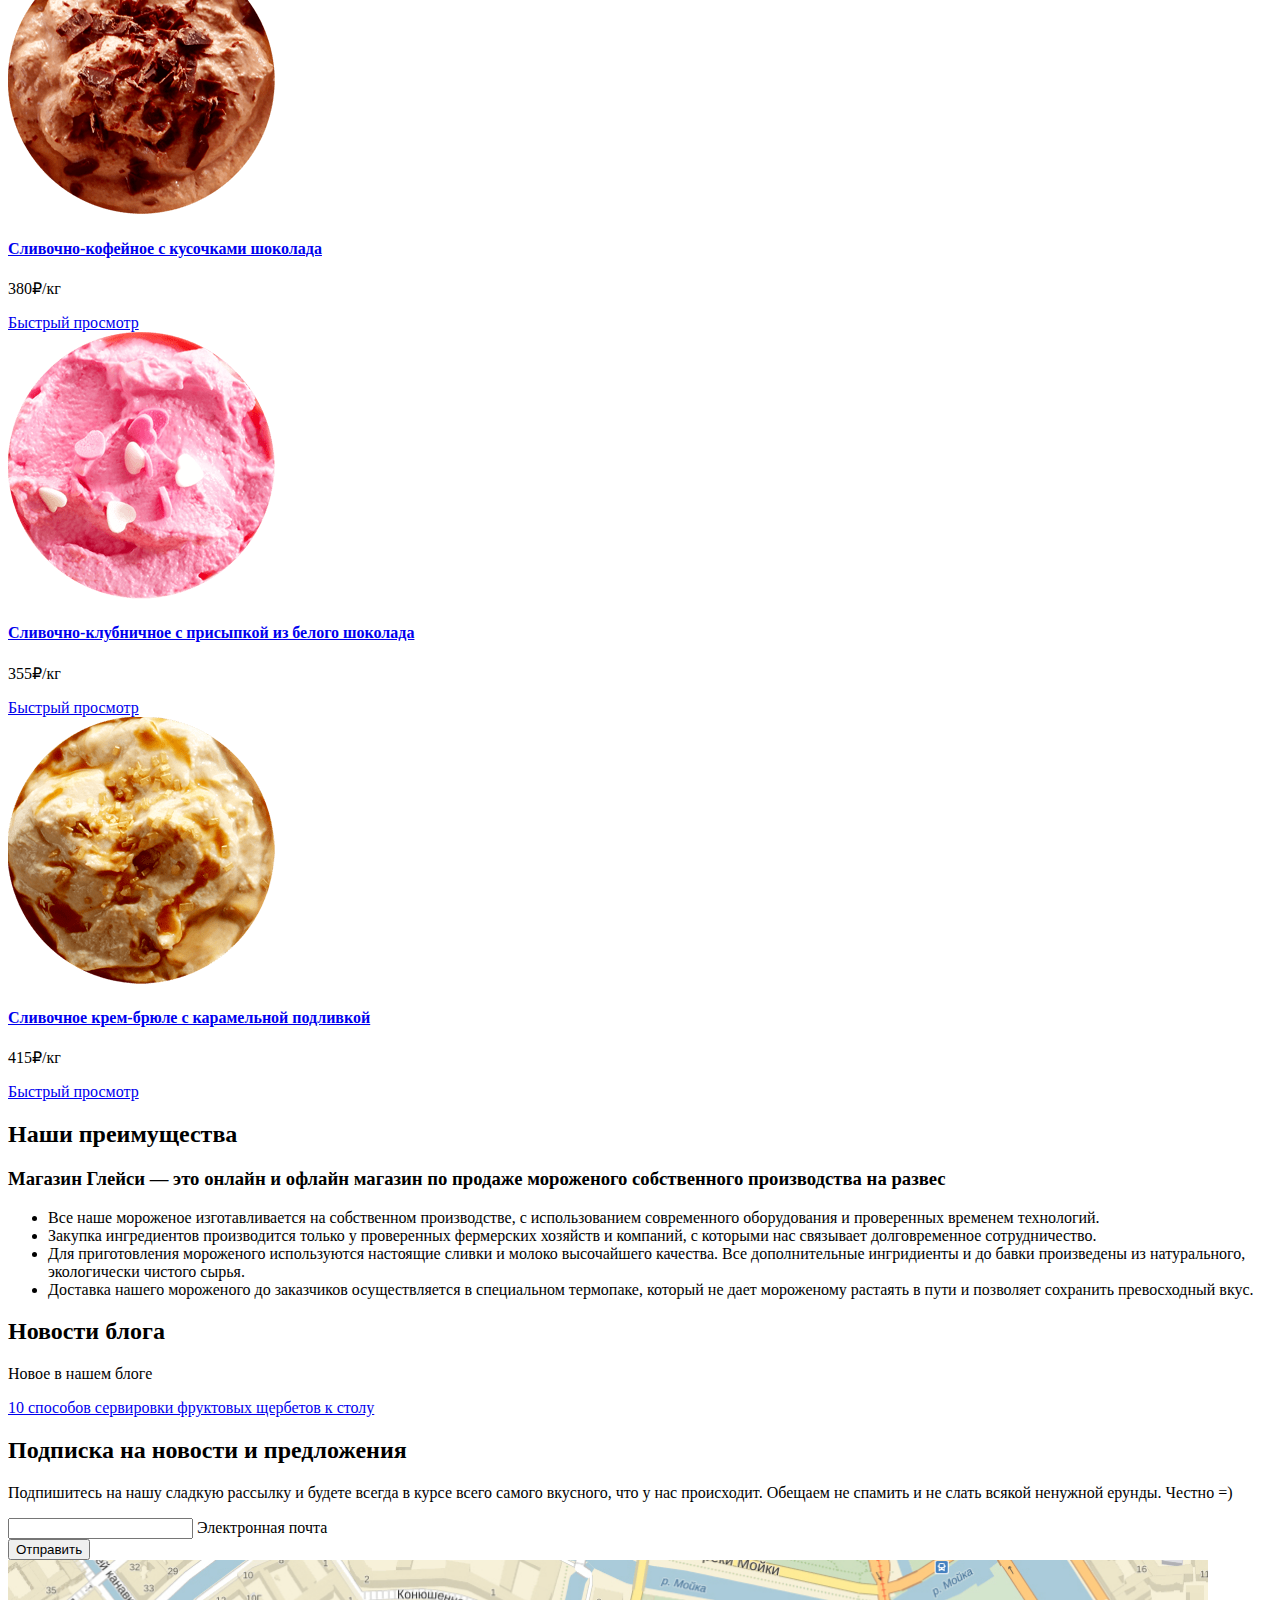
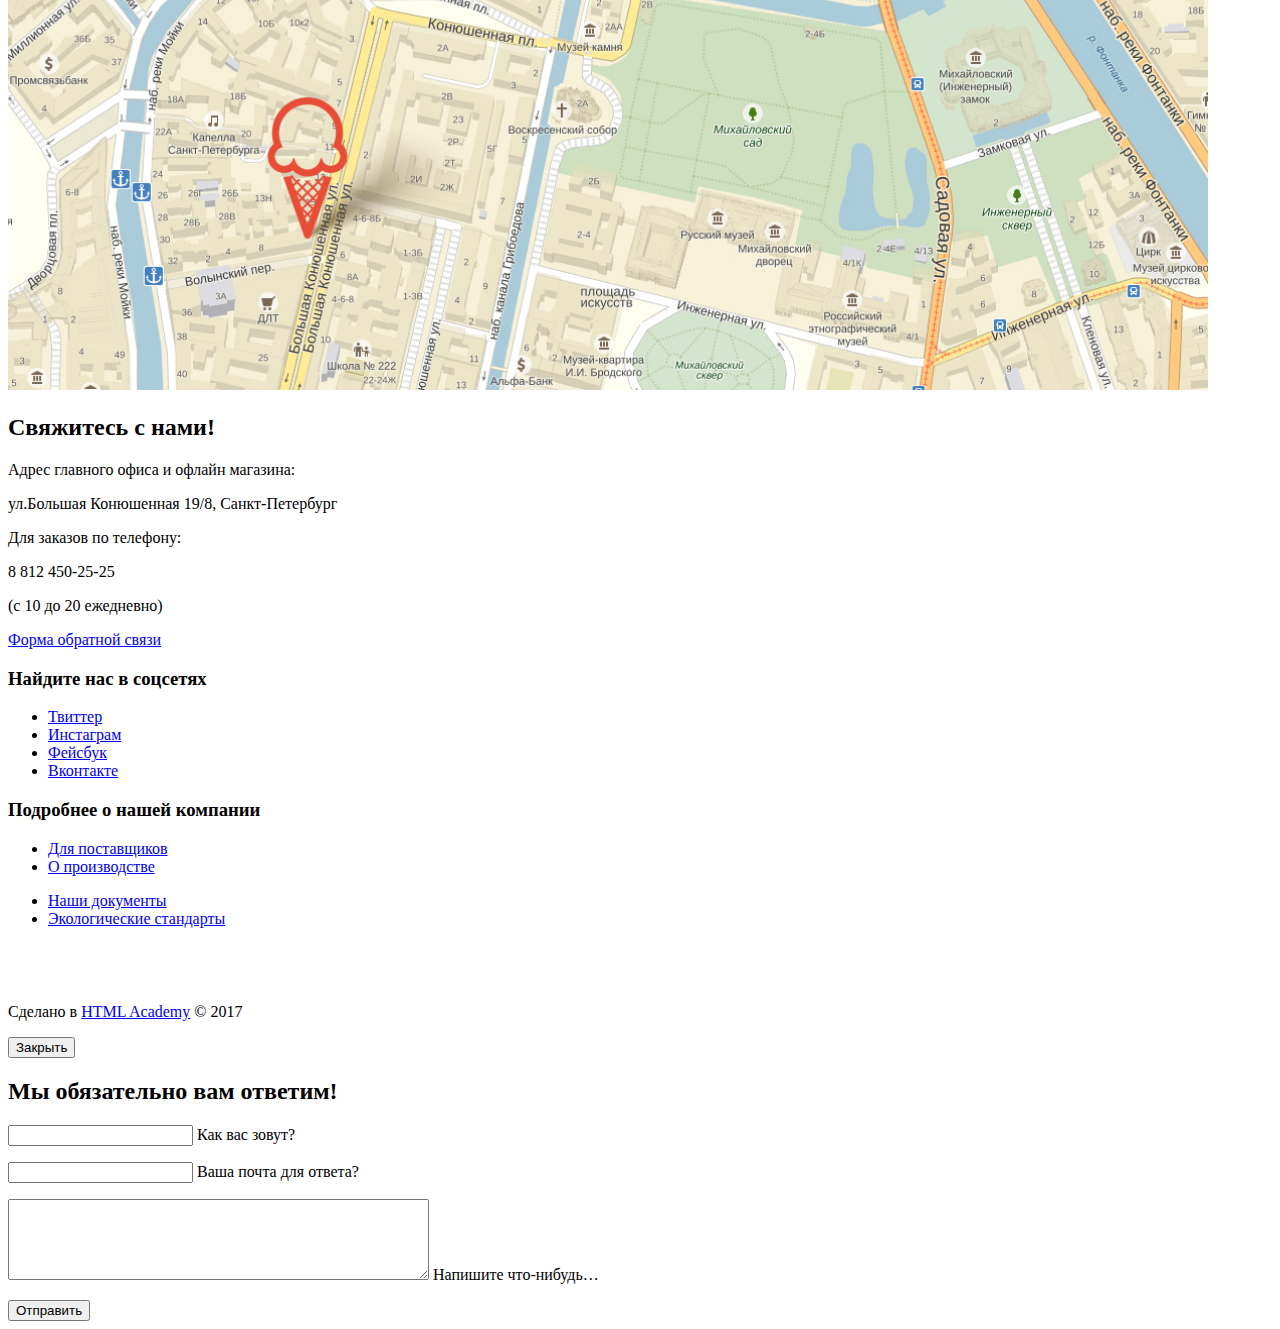
==== commit 0f38738b: "Update index.html" ====
--- a/index.html
+++ b/index.html
@@ -3,8 +3,8 @@
 <head>
   <meta charset="utf-8">
   <title>Глейси - магазин мороженого </title>
-  <link href="normalize.css" rel="stylesheet">
-  <link href="style.css" rel="stylesheet">
+  <link href="/normalize.css" rel="stylesheet">
+  <link href="/style.css" rel="stylesheet">
   <link href="https://fonts.googleapis.com/css?family=Roboto:400,500,700&amp;subset=cyrillic" rel="stylesheet">
 </head>
 <body>
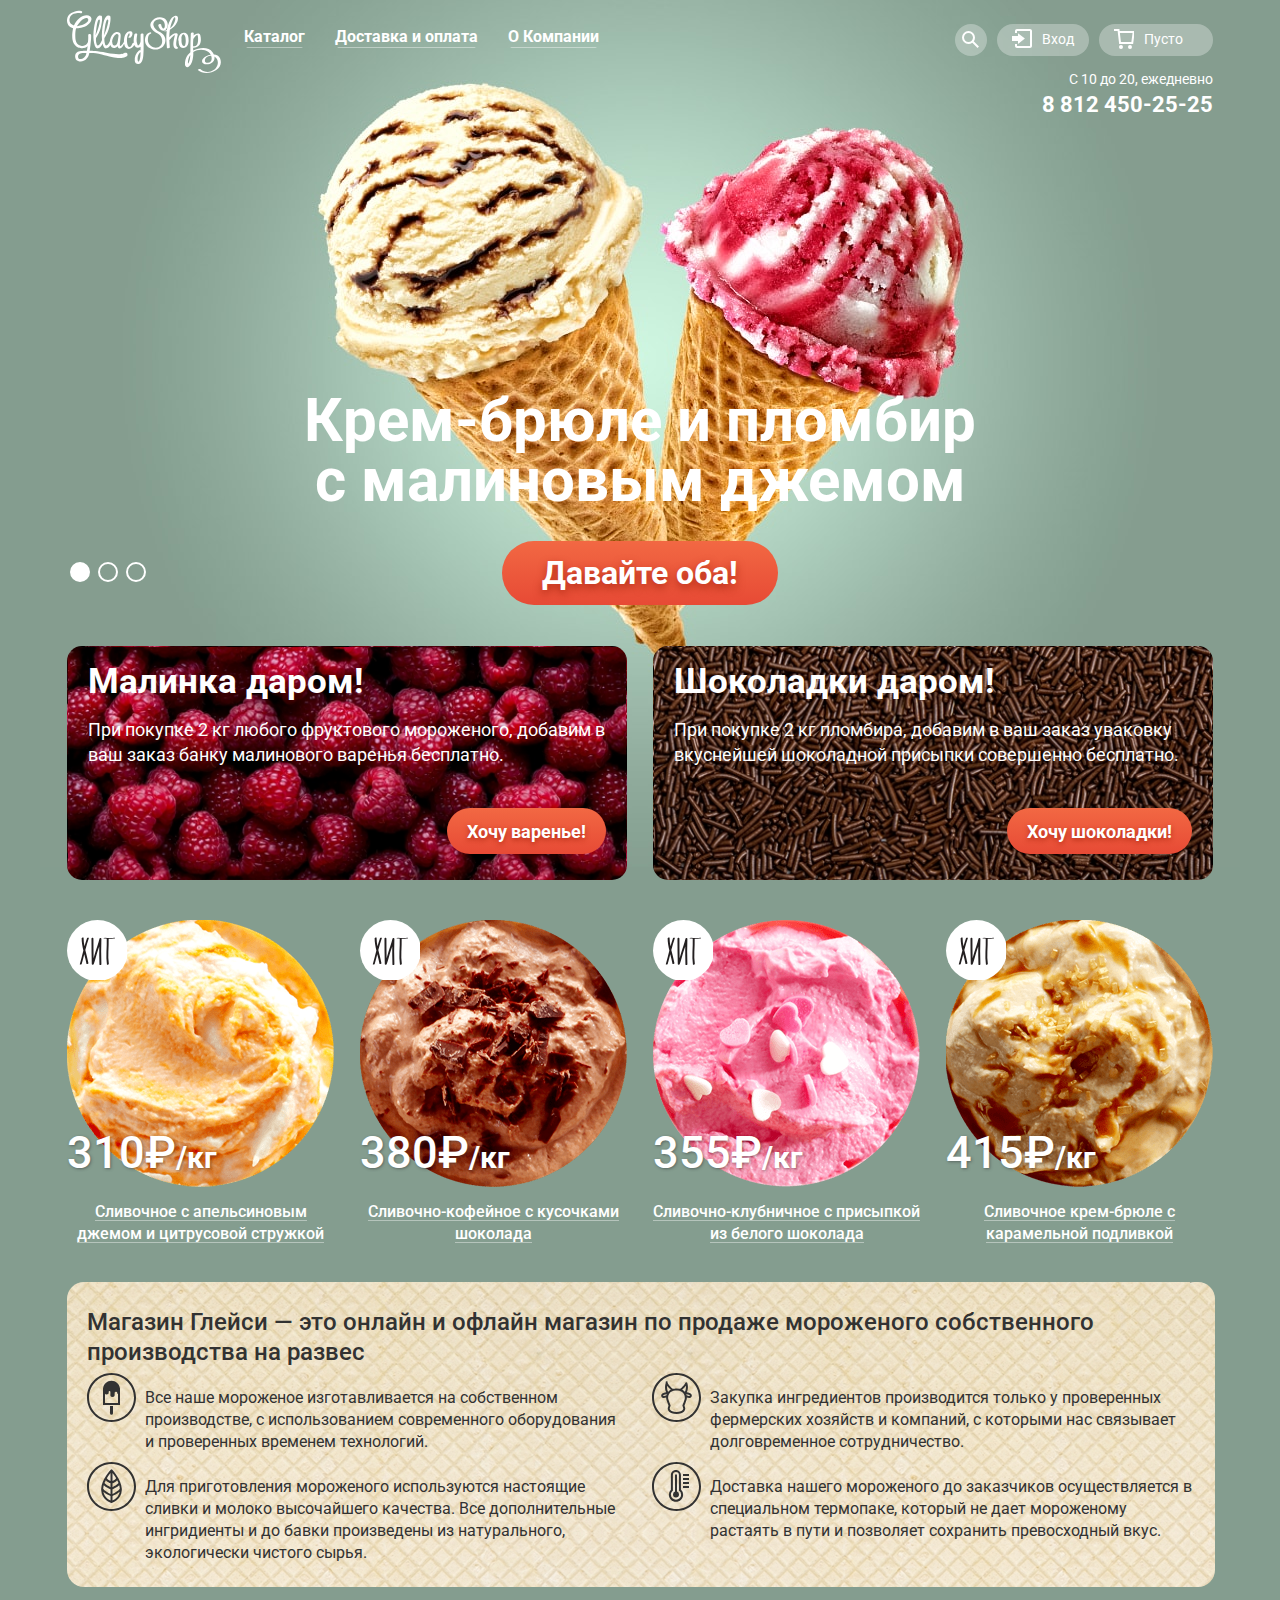
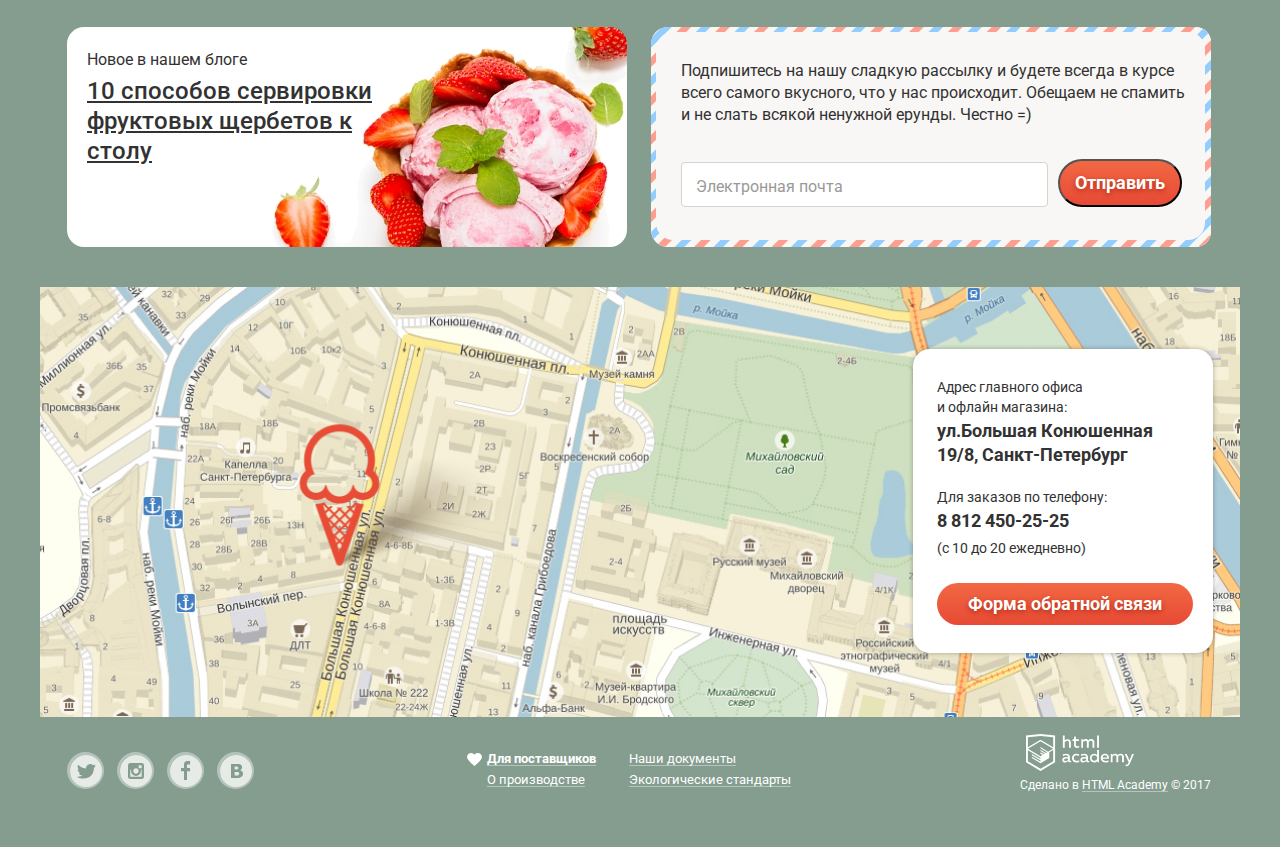
==== commit 2abc6a06: "Update index.html" ====
--- a/index.html
+++ b/index.html
@@ -3,8 +3,8 @@
 <head>
   <meta charset="utf-8">
   <title>Глейси - магазин мороженого </title>
-  <link href="/normalize.css" rel="stylesheet">
-  <link href="/style.css" rel="stylesheet">
+  <link href="css/normalize.css" rel="stylesheet">
+  <link href="css/style.css" rel="stylesheet">
   <link href="https://fonts.googleapis.com/css?family=Roboto:400,500,700&amp;subset=cyrillic" rel="stylesheet">
 </head>
 <body>
--- a/css/style.css
+++ b/css/style.css
@@ -0,0 +1,1658 @@
+@charset "utf-8";
+*, *::before, *::after {
+	box-sizing: border-box;
+}
+
+body {
+	margin: 0;
+	padding: 0;
+	background-color: #849d8f;
+	color: #ffffff;
+	font-family: "Roboto", "Arial", sans-serif;
+	font-size: 16px;
+	line-height: 1.38;
+}
+
+.body > input[type="radio"] {
+	display: none;
+}
+
+.site-wrapper {
+	min-width: 1200px;
+	background-color: #849d8f;
+	background: url("../img/back-1-min.jpg") top center no-repeat;
+	transition: background-image 0s ease, background-color 0s ease;
+}
+
+.site-wrapper::before,
+.site-wrapper::after {
+	content: "";
+	visibility: hidden;
+}
+
+.site-wrapper::before,
+.site-wrapper::after {
+	background-image: url("../img/back-2-min.jpg");
+}
+
+.site-wrapper::after {
+	background-image: url("../img/back-3-min.jpg");
+}
+
+.container {
+	width: 1200px;
+	margin: 0 auto;
+	padding: 10px 27px;
+	position: relative;
+}
+
+.visually-hidden:not(:focus):not(:active),
+input[type="checkbox"].visually-hidden,
+input[type="radio"].visually-hidden,
+input[type="range"].visually-hidden {
+	position: absolute;
+
+	width: 1px;
+	height: 1px;
+	margin: -1px;
+	border: 0;
+	padding: 0;
+
+	white-space: nowrap;
+
+	clip-path: inset(100%);
+	clip: rect(0 0 0 0);
+	overflow: hidden;
+}
+
+.main-menu,
+.dropdown,
+.user-menu,
+.features ul,
+.main-footer ul,
+.breadcrumbs,
+.filters,
+.pagination-list {
+	list-style: none;
+}
+
+a {
+	color: #ffffff;
+}
+
+.breadcrumbs a,
+.title-catalog-item,
+.details-link  {
+	text-decoration: none;
+	background: linear-gradient(rgba(255, 255, 255, 0.4), rgba(255, 255, 255, 0.4)) no-repeat 0 100%;
+	background-size: 100% 1px;
+}
+
+.breadcrumbs a:hover,
+.title-catalog-item:hover,
+.details-link:hover {
+	color: #f58669;
+	background: linear-gradient(#f58669, #ec6e5d) no-repeat 0 100%;
+	background-size: 100% 1px;
+}
+
+.breadcrumbs a:focus,
+.title-catalog-item:focus,
+.details-link:focus {
+	color: #f58669;
+	background: linear-gradient(#f58669, #ec6e5d) no-repeat 0 100%;
+	background-size: 100% 1px;
+}
+
+.button {
+	display: inline-block;
+	max-width: 100%;
+	text-align: center;
+	text-decoration: none;
+	padding: 0.68em 0.95em;
+	font-size: 18px;
+	font-family: inherit;
+	line-height: 1;
+	border-radius: 1.9em;
+	font-weight: 700;
+	color: #ffffff;
+	box-shadow: 0 1px 2px rgba(172, 16, 0, 0);
+	text-shadow: 0 0.11em 0.27em rgba(160, 32, 11, 0.75);
+	background-color: #ffffff;
+	background-image: linear-gradient(to top, #e74a35 0%, #f26843 100%);
+}
+
+
+.button:hover {
+	color: #ffffff;
+	background-image: -webkit-gradient(
+		linear,
+		left top,
+		left bottom,
+		from(#f58669),
+		to(#ec6e5d)
+		);
+	background-image: linear-gradient(#f58669, #ec6e5d);
+}
+
+.button:active {
+	transform: translateY(1px);
+	box-shadow: inset 0 2px 2px #942718;
+	background-color: rgba(0, 0, 0, 0.07);
+	background-color: #ffffff;
+	background-image: linear-gradient(to top, #e1613e 0%, #d74531 100%);
+}
+
+.main-navigation .main-header-logo {
+	padding: 0;
+}
+
+.main-navigation a {
+	text-decoration: none;
+	padding: 8px 15px;
+	display: block;
+	vertical-align: middle;
+	border-radius: 20px;
+}
+
+.main-menu {
+	max-width: 700px;
+	width: 403px;
+	padding: 0;
+	margin-right: 180px;
+	display: flex;
+	flex-wrap: wrap;
+	align-items: center;
+}
+
+.user-menu {
+	margin: 0;
+	padding: 0;
+	width: 400px;
+	text-align: right;
+	display: flex;
+	justify-content: flex-end;
+	align-items: center;
+	position: relative;
+}
+
+.main-menu > li {
+	position: relative;
+	padding-bottom: 5px
+}
+
+.main-menu > li:hover .dropdown {
+	display: block;
+}
+
+.main-menu .dropdown {
+	width: 143px;
+	font-size: 14px;
+	background-color: #ffffff;
+	border-radius: 5px;
+	position: absolute;
+	top: 40px;
+	left: -4px;
+	z-index: 10;
+	display: none;
+	}
+
+.dropdown li {
+	padding-left: 5px;
+}
+
+.dropdown li:last-child {
+	padding-bottom: 4px;
+}
+
+.new {
+	padding-top: 3px;
+	margin-bottom: 8px;
+	position: relative;
+}
+
+.new::after {
+	content: "";
+	position: absolute;
+	top: 38px;
+	left: 6px;
+	width: 126px;
+	height: 1px;
+	background: #d3d3d2;
+}
+
+.dropdown a {
+	color: #000000;
+}
+
+.dropdown li:hover {
+	background-color:  #fbded7;
+}
+
+.dropdown li:active {
+	background-color: #f6b5a5;
+}
+
+.dropdown li:nth-child(1):hover {
+	border-radius: 5px 5px 0 0;
+}
+
+.dropdown li:last-child:hover {
+	border-radius: 0 0 5px 5px;
+}
+
+.main-menu-link {
+	display: inline-block;
+	vertical-align: middle;
+	text-decoration: none;
+	color: #fff;
+	padding: 8px 15px;
+	border-radius: 1.2em;
+	font-size: 16px;
+	font-weight: 700;
+	line-height: 1.3;
+	background: linear-gradient(rgba(255, 255, 255, 0.4), rgba(255, 255, 255, 0.4)) no-repeat 0 78%;
+	background-size: 100% 1px;
+	background-clip: content-box;
+}
+
+.main-menu-link:hover {
+	background: none;
+	background-color: #ffffff;
+	color: #323232;
+	background-clip: initial;
+}
+
+.main-menu-link:focus {
+	color: #323232;
+	background-color: #f7f6f3;
+	box-shadow: inset 0 2px 1px #696969;
+	background-clip: initial;
+}
+
+.current-page  {
+	background-color: #d07058;
+}
+
+.current-page a {
+	color: #ffffff;
+}
+
+.user-menu-btn {
+	font-size: 14px;
+	line-height: 1.14;
+	text-align: center;
+	background-color: rgba(255, 255, 255, 0.3);
+	margin-left: 10px;
+}
+
+.user-menu-item	.enter-btn,
+.user-menu-item .cart-btn,
+.user-menu-item .search-btn {
+	padding-left: 45px;
+	position: relative;
+}
+
+.user-menu-item .cart-btn {
+	padding-right: 30px;
+}
+
+.user-menu li {
+	padding: 10px 0;
+}
+
+.user-menu > li:hover .search,
+.user-menu > li:hover .enter,
+.user-menu > li:hover .modal-cart {
+	display: block;
+}
+
+.modal {
+	color: #323232;
+	border-radius: 5px;
+	background-color: #f8f7f4;
+	box-shadow: 0 20px 20px rgba(0, 0, 0, 0.4);
+}
+
+.input-wrapper {
+	position: relative;
+}
+
+ .input-wrapper label {
+	position: absolute;
+	left: 15px;
+	top: 14px;
+	font-size: 16px;
+	color: #999;
+}
+
+.input-wrapper input,
+.input-wrapper textarea {
+	border-radius: 4px;
+	border: 1px solid #d3d3d2;
+	padding: 14px 14px 16px;
+	font-size: 16px;
+	font-weight: 700;
+	line-height: 1.5;
+	color: #323232;
+	font-family: inherit;
+}
+
+.input-wrapper input:hover,
+.input-wrapper textarea:hover {
+	border: 1px solid #a5a4a4;
+}
+
+.input-wrapper input:focus + label,
+.input-wrapper textarea:focus + label {
+	top: -1.2em;
+	font-size: 11px;
+	line-height: 1.18;
+	font-family: inherit;
+}
+
+.input-wrapper input:focus + label,
+.input-wrapper textarea:focus + label {
+	color: #5b9ddf;
+	outline-color: #5b9ddf;
+}
+
+.input-wrapper input:valid + label,
+.input-wrapper textarea:valid + label {
+  top: -1.2em;
+  font-size: 11px;
+  line-height: 1.18;
+	font-family: inherit;
+	}
+
+.search {
+	width: 345px;
+	padding: 20px 15px;
+	text-align: left;
+	position: absolute;
+	top: 36px;
+	right: 225px;
+	margin-top: 10px;
+	z-index: 10;
+	display: none;
+}
+
+.search p {
+	margin: 0;
+}
+
+.search input {
+	width: 100%;
+	height: 44px;
+}
+
+.enter {
+	width: 277px;
+	padding-top: 3px;
+	padding-right: 10px;
+	padding-left: 20px;
+	padding-bottom: 10px;
+	position: absolute;
+	top: 36px;
+	right: 125px;
+	margin-top: 10px;
+	z-index: 10;
+	display: none;
+	text-align: left;
+}
+
+.enter a {
+	font-size: 13px;
+	line-height: 0.5;
+	text-align: left;
+	padding-left: 0;
+	padding-right: 7px;
+}
+
+.enter-links {
+	float: right;
+	margin-bottom: 12px;
+}
+
+.enter-btn::before {
+	content: "";
+	position: absolute;
+	top: 5px;
+	left: 15px;
+	width: 20px;
+	height: 20px;
+	background: url("../img/entrance.svg") 0 0 no-repeat;
+}
+
+.enter-btn:hover::before {
+	background: url("../img/entrance-black.svg") 0 0 no-repeat;
+}
+
+.enter p {
+	margin-bottom: 20px;
+}
+
+.enter input {
+	width: 240px;
+	height: 44px;
+}
+
+
+
+.enter .button {
+	padding: 12px 24px;
+	}
+
+.cart-btn::before {
+	content: "";
+	position: absolute;
+	top: 5px;
+	left: 15px;
+	width: 20px;
+	height: 20px;
+	background: url("../img/basket.svg") 0 0 no-repeat;
+}
+
+.cart-btn:hover::before {
+	background: url("../img/basket-black.svg") 0 0 no-repeat;
+}
+
+.user-menu-item .products-added {
+	color: #000000;
+	background-color: #ffffff;
+	padding: 7px 15px 10px 40px;
+	border-radius: 20px;
+	position: relative;
+}
+
+.products-added::before {
+	content: "";
+	position: absolute;
+	top: 5px;
+	left: 15px;
+	width: 20px;
+	height: 20px;
+	background: url("../img/basket-red.svg") 0 0 no-repeat;
+}
+
+.user-menu-btn:hover {
+	color: #000000;
+	background-color: #ffffff;
+}
+
+.contact-phone {
+	display: inline-block;
+	font-size: 22px;
+	font-weight: 700;
+	line-height: 1;
+	margin-top: 5px;
+	margin-bottom: 0;
+	}
+
+.title-promo {
+	width: 700px;
+	margin: 0 auto;
+	margin-bottom: 30px;
+	font-size: 60px;
+	line-height: 1;
+}
+
+.title-banner {
+	font-size: 35px;
+	line-height: 1.17;
+	margin: 0;
+	padding-left: 5px;
+}
+
+.title-main {
+	font-size: 35px;
+	line-height: 1.17;
+	margin: 0;
+	padding-top: 3px;
+	padding-left: 2px;
+}
+
+.title-secondary {
+	font-size: 24px;
+	line-height: 1.25;
+	font-weight: 500;
+}
+
+.slider {
+	position: relative;
+	padding-top: 311px;
+	text-align: center;
+	margin-right: auto;
+	margin-left:  auto;
+	margin-bottom: 21px;
+}
+
+.slider .button {
+	font-size: 32px;
+	font-weight: 700;
+	line-height: 1.38;
+	padding: 10px 40px;
+}
+
+.slider-controls {
+	position: absolute;
+	bottom: 33px;
+	left: 30px;
+	z-index: 20;
+	font-size: 0;
+}
+
+.slider-controls label {
+	display: inline-block;
+	width: 20px;
+	height: 20px;
+	margin-right: 8px;
+	vertical-align: top;
+	background-color: transparent;
+	border: 2px solid #ffffff;
+	border-radius: 50%;
+	cursor: pointer;
+}
+
+.slider-controls label:hover {
+	background-color: rgba(255, 255, 255, 0.5);
+}
+
+.slide {
+	display: none;
+}
+
+#btn-1:checked ~ .site-wrapper #slide-1,
+#btn-2:checked ~ .site-wrapper #slide-2,
+#btn-3:checked ~ .site-wrapper #slide-3 {
+	display: block;
+}
+
+#btn-1:checked ~ .site-wrapper {
+	background-color: #849d8f;
+	background-image: url("../img/back-1-min.jpg");
+}
+
+#btn-2:checked ~ .site-wrapper {
+	background-color: #8996a6;
+	background-image: url("../img/back-2-min.jpg");
+}
+
+#btn-3:checked ~ .site-wrapper {
+	background-color: #9d8b84;
+	background-image: url("../img/back-3-min.jpg");
+}
+
+#btn-1:checked ~ .site-wrapper label[for="btn-1"],
+#btn-2:checked ~ .site-wrapper label[for="btn-2"],
+#btn-3:checked ~ .site-wrapper label[for="btn-3"] {
+	background-color: #ffffff;
+}
+
+.promo-banner {
+	width: 560px;
+	padding-top: 15px;
+	padding-left: 15px;
+	padding-right: 20px;
+	padding-bottom: 20px;
+	border: 1px solid transparent;
+	border-radius: 15px;
+	background: #f8f5f2 0 0 repeat;
+}
+
+.promo-banner p {
+	font-size: 18px;
+	margin: 0;
+	padding-top: 15px;
+	padding-left: 5px;
+	padding-bottom: 40px;
+}
+
+.promo-banner .button {
+	padding: 15px 20px 13px;
+	float: right;
+	margin-bottom: 5px;
+}
+
+.promo-banner.raspberry {
+	background: #9b2a4a url("../img/malina.jpg");
+	background-size: cover;
+}
+
+.promo-banner.chocolate {
+	background: #512f21 url("../img/choco.jpg");
+	background-size: cover;
+}
+
+.features {
+	width: 1148px;
+	min-height: 305px;
+	margin-bottom: 40px;
+	padding: 25px 20px 0 20px;
+	color: #323232;
+	font-size: 16px;
+	background: url("../img/waffel.jpg")  0 0 repeat;
+	background-color: #f1e6cf;
+	border-radius: 17px;
+}
+
+.features .title-secondary {
+	padding-bottom: 10px;
+}
+
+.features ul,
+.features h3 {
+	margin: 0;
+	padding: 0;
+}
+
+.features-factors {
+	display: flex;
+	justify-content: space-between;
+	flex-wrap: wrap;
+}
+
+.features-factor {
+	width: 540px;
+	padding-top: 10px;
+	padding-left: 58px;
+	margin-bottom: 13px;
+	margin-right: 3px;
+}
+
+.f1,
+.f2,
+.f3,
+.f4 {
+	position: relative;
+}
+
+.f1::before {
+	content: "";
+	position: absolute;
+	top: -4px;
+	left: 0;
+	width: 50px;
+	height: 50px;
+	background: url("../img/ice-cream.svg") 0 0 no-repeat;
+}
+
+.f2::before {
+	content: "";
+	position: absolute;
+	top: -4px;
+	left: 0;
+	width: 50px;
+	height: 50px;
+	background: url("../img/cow.svg") 0 0 no-repeat;
+}
+
+.f3::before {
+	content: "";
+	position: absolute;
+	top: -4px;
+	left: 0;
+	width: 50px;
+	height: 50px;
+	background: url("../img/eco.svg") 0 0 no-repeat;
+}
+
+.f4::before {
+	content: "";
+	position: absolute;
+	top: -4px;
+	left: 0;
+	width: 50px;
+	height: 50px;
+	background: url("../img/thermometer.svg") 0 0 no-repeat;
+}
+
+.blog-news-alt {
+	width: 560px;
+	color:  #323232;
+	background: url("../img/strawberry-background.jpg") 63% 50% no-repeat;
+	background-color: #ffffff;
+	border-radius: 17px;
+	padding-top: 22px;
+	padding-left: 20px;
+	padding-right: 230px;
+	background-size: cover;
+}
+
+.blog-news-alt p {
+	margin: 0;
+	padding-bottom: 5px;
+}
+
+.blog-news a {
+	color: #323232;
+}
+
+.blog-news a:hover {
+	color: #e84d37;
+}
+
+.subscribe-alt p {
+	margin: 0;
+	padding: 0;
+}
+
+.subscribe-alt {
+	width: 562px;
+	padding: 5px;
+	background: url("../img/bg-post.svg") 0 0 no-repeat;
+	border-radius: 17px;
+}
+
+.subscribe {
+	color: #323232;
+	width: 549px;
+	min-height: 208px;
+	padding: 28px 10px 20px 25px ;
+	background: #f9f7f5 0 0 no-repeat;
+	border-radius: 17px;
+}
+
+
+.subscribe-form {
+	display: flex;
+	align-items: baseline;
+	margin-top: 33px;
+}
+
+.subscribe-alt input {
+	width: 367px;
+	height: 45px;
+	margin-right: 10px;
+}
+
+.subscribe-alt .button {
+	float: right;
+	vertical-align: middle;
+	padding: 13px 15px;
+}
+
+.map {
+	position: relative;
+	min-height: 430px;
+}
+
+.map img {
+	position: absolute;
+	width: 1200px;
+	height: 430px;
+	top: 0; right: 0; bottom: 0; left: 0;
+	margin: auto;
+	z-index: 1;
+}
+
+.contacts {
+	width: 300px;
+	min-height: 304px;
+	padding-left: 24px;
+	padding-top: 28px;
+	padding-right: 20px;
+	color: #323232;
+	border-radius: 17px;
+	background-color: #ffffff;
+	box-shadow: 0 0 5px rgba(0,0,0,0.3);
+	position: absolute;
+	top: 62px;
+	right: 27px;
+	z-index: 2;
+}
+
+.contacts p {
+	margin: 0;
+	font-size: 14px;
+	line-height: 1.43;
+}
+
+.contact-details {
+	display: inline-block;
+	font-size: 18px;
+	line-height: 1.33;
+	font-weight: bold;
+	margin-top: 2px;
+	margin-bottom: 20px;
+}
+
+.contact-details.phone {
+	margin-bottom: 5px;
+}
+
+.contacts-button {
+	margin-top: 25px;
+	width: 100%;
+}
+
+.feedback-wrapper {
+	position: fixed;
+
+}
+
+.hidden {
+	display: none;
+}
+
+.feedback {
+	width: 480px;
+	padding-top: 12px;
+	padding-left: 25px;
+	top: 340px;
+	right: 0;
+	left: 0;
+	margin: 0 auto;
+	z-index: 13;
+	border-radius: 5px;
+}
+
+.feedback h2 {
+	margin: 0;
+	padding: 0;
+}
+
+.feedback .modal-close {
+	float: right;
+	margin-right: 17px;
+	width: 18px;
+	height: 18px;
+	background: url("../img/cross-big.svg") no-repeat;
+	border: none;
+	background-color: transparent;
+}
+
+.item-remove {
+	width: 11px;
+	height: 11px;
+	background: url("../img/cross-small.svg") no-repeat;
+	border: none;
+	background-color: transparent;
+	position: absolute;
+	top: 3px;
+	left: 5px;
+}
+
+.contact-form input {
+	width: 267px;
+	height: 44px;
+	margin-bottom: 5px;
+}
+
+.contact-form textarea {
+	width: 430px;
+	resize: none;
+	font-family: inherit;
+}
+
+.feedback button {
+	float: right;
+	margin-right: 25px;
+	margin-bottom: 30px;
+}
+
+.modal-cart {
+	position: absolute;
+	top: 36px;
+	right: 0;
+	z-index: 10;
+	display: none;
+	margin-top: 10px;
+}
+
+.modal-cart-wrapper {
+	width: 540px;
+	padding: 25px 10px 20px 10px;
+	display: flex;
+	flex-direction: column;
+	justify-content: center;
+	align-items: flex-end;
+	position: relative;
+}
+
+.modal-cart-wrapper:after {
+	width: 507px;
+	content: "";
+	position: absolute;
+	bottom: 110px;
+	right: 0;
+	left: 17px;
+	height: 1px;
+	background-color: #e2e2e2;
+}
+
+.modal-cart table {
+	width: 100%;
+	font-size: 13px;
+	text-align: left;
+	line-height: 1.2;
+}
+
+.modal-cart td {
+	vertical-align: top;
+	padding-bottom: 34px;
+}
+
+.remove {
+	width: 5%;
+	position: relative;
+}
+
+.thumb {
+	width: 9%;
+	position: relative;
+}
+
+.catalog-item-thumb-1 {
+	position: absolute;
+	top: -6px;
+	left: 5px;
+}
+
+.catalog-item-thumb-2 {
+	position: absolute;
+	top: -6px;
+	left: 5px;
+}
+
+
+.item-name {
+	width: 44%;
+}
+
+.quantity {
+	width: 13%;
+	text-align: right;
+}
+
+.price {
+	width: 14%;
+	color: #aaa7a7;
+}
+
+.total {
+	width: 14%;
+}
+
+.total-cart {
+	font-weight: bold;
+	margin-bottom: 13px;
+}
+
+.button-cart {
+	line-height: 1.4;
+	margin-bottom: 0px;
+}
+
+.user-menu-item .search-btn {
+	padding: 16px;
+}
+
+.search-btn::before {
+	content: "";
+	position: absolute;
+	top: 7px;
+	left: 7px;
+	width: 18px;
+	height: 18px;
+	background: url("../img/loupe.svg") 0 0 no-repeat;
+}
+
+.search-btn:hover::before {
+	background: url("../img/loupe-black.svg") 0 0 no-repeat;
+}
+
+.enter a {
+	color: #3d3d3d;
+	text-decoration: underline;
+}
+
+.enter a:hover {
+	color: #e84d37;
+}
+
+.breadcrumbs-current {
+	text-decoration: none;
+}
+
+.filters fieldset {
+	border: none;
+	padding: 0;
+}
+
+.filters legend {
+	color: #ffffff;
+	padding-left: 13px;
+	padding-bottom: 5px;
+	font-size: 14px;
+}
+
+.filter-option {
+	display: inline-block;
+	margin-right: 5px;
+}
+
+.filters input[type="radio"],
+.filters input[type="radio"] + label,
+.filters input[type="checkbox"],
+.filters input[type="checkbox"] + label {
+	opacity: 0.7;
+	cursor: pointer;
+	padding-left: 35px;
+}
+
+.filters input[type="radio"]:hover,
+.filters input[type="radio"]:hover + label,
+.filters input[type="checkbox"]:hover,
+.filters input[type="checkbox"]:hover + label {
+	opacity: 1;
+	cursor: pointer;
+}
+
+.filters input[type="radio"]:disabled,
+.filters input[type="radio"]:disabled + label,
+.filters input[type="checkbox"]:disabled,
+.filters input[type="checkbox"]:disabled + label {
+	opacity: 0.3;
+	cursor: not-allowed;
+}
+
+
+.filter-radio,
+.filter-checkbox {
+	position: relative;
+}
+
+.filters input[type="radio"] + label::before {
+	content: "";
+	position: absolute;
+	bottom: -3px;
+	left: 0;
+	width: 25px;
+	height: 25px;
+	background: url("../img/radio-off.svg") 0 0 no-repeat;
+}
+
+.filters input[type="radio"]:checked + label::before {
+	background: url("../img/radio-on.svg") 0 0 no-repeat;
+}
+
+.filters input[type="checkbox"] + label::before {
+	content: "";
+	position: absolute;
+	top: -1px;
+	left: 1px;
+	width: 25px;
+	height: 25px;
+	background: url("../img/checkbox-off.svg") 0 0 no-repeat;
+}
+
+.filters input[type="checkbox"]:checked + label::before {
+	background: url("../img/checkbox-on.svg") 0 0 no-repeat;
+}
+
+.filter-button {
+	display: inline-block;
+	width: 145px;
+	font-family: inherit;
+	font-size: 16px;
+	line-height: 1.13;
+	text-align: center;
+	padding: 8px 20px;
+	vertical-align: middle;
+	color: #ffffff;
+	background-color: rgba(255, 255, 255, 0.2);
+	border-radius: 40px;
+	border: 2px solid #ffffff;
+	margin-top: 23px;
+}
+
+.filter-button:hover {
+	color: #000000;
+	background-color: #ffffff;
+}
+
+.filter-button:focus {
+	box-shadow: inset 0 2px 1px #696969;
+	background-color: #ededed;
+}
+
+
+.pagination-list {
+	display: block;
+	font-size: 0;
+	text-align: right;
+	margin-top: 45px;
+	margin-bottom: 20px;
+}
+
+.pagination-item {
+	display: inline-block;
+	vertical-align: middle;
+	max-width: 100%;
+	padding-left: 3px;
+}
+
+.pagination-link {
+	position: relative;
+	display: block;
+	width: 25px;
+	height: 25px;
+	border-radius: 50%;
+	font-size: 16px;
+	font-weight: 500;
+	line-height: 25px;
+	text-align: center;
+	text-decoration: none;
+	padding: 0 5px;
+	color: inherit;
+}
+
+.pagination-link:not(.inactive):not(.current):hover {
+	color: #ffffff;
+	background-color: rgba(255, 255, 255, 0.2);
+}
+
+.pagination-link.current {
+	color: #323232;
+	background-color: white;
+}
+
+.pagination-link.current:hover {
+	color:  #000000;
+}
+
+.pagination-link.inactive {
+	opacity: .2;
+	cursor: none;
+}
+
+.pagination-item:first-child .pagination-link,
+.pagination-item:last-child .pagination-link {
+	text-indent: -9999px;
+}
+
+.pagination-item:first-child .pagination-link::after,
+.pagination-item:last-child .pagination-link::after {
+	position: absolute;
+	left: 0;
+	right: 0;
+	top: 0;
+	bottom: 0;
+	margin: auto;
+	content: "";
+	width: 9px;
+	height: 9px;
+	border-bottom: 2px solid currentColor;
+	border-left: 2px solid currentColor;
+}
+
+.pagination-item:first-child .pagination-link::after {
+	transform: rotate(45deg);
+}
+
+.pagination-item:last-child .pagination-link::after {
+	transform: rotate(-135deg);
+}
+
+.main-navigation {
+	display: flex;
+	align-items: center;
+	justify-content: space-between;
+	line-height: 1.13;
+}
+
+.main-header-logo {
+	width: 160px;
+	height: 60px;
+	padding: 0;
+}
+
+.index-top-right {
+	text-align: right;
+	font-size: 14px;
+	float: right;
+	width: 200px;
+}
+
+.index-top-right p {
+	margin: 0;
+}
+
+.address {
+	padding-right: 100px;
+}
+
+.promo {
+	display: flex;
+	justify-content: space-between;
+	margin: 0;
+	padding: 0;
+	margin-bottom: 40px;
+}
+
+.catalog-hits {
+	display: flex;
+	justify-content: space-between;
+}
+
+.catalog {
+	width: 1147px;
+	display: flex;
+	justify-content: space-between;
+	flex-wrap: wrap;
+	align-items: stretch;
+}
+
+.catalog-item {
+	width: 267px;
+	text-align: center;
+	margin-bottom: 17px;
+	position: relative;
+}
+
+.catalog-item h4 {
+	margin: 0;
+	padding-top: 8px;
+	padding-bottom: 20px;
+}
+
+.catalog-item::before, .catalog-item::after {
+	content: "";
+	position: absolute;
+	right: -14px;
+	left: -13px;
+}
+
+
+.catalog-item::before {
+	z-index: -1;
+	top: -6px;
+	bottom: 0;
+	border-top-right-radius: 5px;
+	border-top-left-radius: 5px;
+}
+
+.catalog-hits .catalog-item::before {
+	z-index: 0;
+}
+
+.catalog-item::after {
+	z-index: 1;
+	top: 100%;
+	bottom: -55px;
+	border-bottom-right-radius: 5px;
+	border-bottom-left-radius: 5px;
+}
+
+.catalog-item:hover::before,
+.catalog-item:hover::after {
+  background-color: rgba(248, 247, 244, 0.2);
+}
+
+.catalog-item:hover::before {
+	box-shadow: 0 -5px 15px -7px rgba(0, 0, 0, 0.1);
+
+}
+
+.catalog-item:hover::after {
+	box-shadow: 0 20px 20px rgba(0, 0, 0, 0.2);
+}
+
+.button-preview {
+	display: none;
+	position: absolute;
+	z-index: 2;
+	bottom: -32px;
+	left: 12%;
+	color: inherit;
+	background-color: red;
+}
+
+.catalog-item:hover .button-preview {
+	display: block;
+}
+
+.catalog-item h4 {
+    margin: 0;
+    padding-top: 8px;
+    padding-bottom: 20px;
+    position: relative;
+    cursor: pointer;
+}
+.title-catalog-item {
+    font-weight: 500;
+    z-index: 3;
+    cursor: pointer;
+}
+
+.price-item {
+	font-size: 45px;
+	font-weight: 500;
+	line-height: 1;
+	position: absolute;
+	left: 0;
+	bottom: 45px;
+	cursor: pointer;
+	text-shadow: 1px 1px 3px rgba(49, 50, 53, 0.5);
+	z-index: 3;
+}
+
+.item-photo {
+	position: relative;
+}
+
+.catalog-hits .item-photo::before {
+	position: absolute;
+	content: "";
+	top: 0;
+	left: 0;
+	width: 60px;
+	height: 60px;
+	background: url("../img/hit.svg")
+}
+
+.index-columns {
+	display: flex;
+	justify-content: space-between;
+	margin-bottom: 30px;
+	min-height: 220px;
+}
+
+.main-footer {
+	font-size: 13px;
+	display: flex;
+	justify-content: space-between;
+	align-items: flex-start;
+	position: relative;
+	padding-bottom: 50px;
+}
+
+.footer-social {
+	margin: 0;
+	padding: 0;
+	width: 200px;
+	min-height: 45px;
+	margin-top: 25px;
+	display: flex;
+	flex-wrap: wrap;
+	justify-content: space-between;
+	align-items: baseline;
+}
+
+.footer-social li {
+	display: inline-block;
+}
+
+.company-details {
+	margin-top: 23px;
+	margin-left: 46px;
+	width: 350px;
+	min-height: 30px;
+	display: flex;
+}
+
+.col {
+	text-align: left;
+	margin-right: 33px;
+}
+
+.col li {
+	padding-bottom: 3px;
+}
+
+.footer-copyright {
+	font-size: 12px;
+	margin-top: 6px;
+	width: 200px;
+	min-height: 60px;
+	margin-right: 2px;
+}
+
+.footer-copyright p {
+	margin: 0;
+	text-align: right;
+}
+
+.logo-link {
+	padding-left: 15px;
+}
+
+.breadcrumbs {
+	padding-top: 6px;
+	font-size: 15px;
+	padding-left: 1px;
+}
+
+.breadcrumbs li {
+	display: inline-block;
+	padding-right: 12px;
+}
+
+.breadcrumbs-path {
+	position: relative;
+
+}
+
+.breadcrumbs-path::after {
+	content: "";
+	position: absolute;
+	bottom: 4px;
+	left: 60px;
+	width: 8px;
+	height: 8px;
+	background: url(../img/arrow-31-8.png) 0 0 no-repeat;
+}
+
+.filters-wrapper {
+	width: 860px;
+	display: flex;
+	justify-content: space-between;
+	align-items: flex-start;
+	flex-wrap: wrap;
+	position: relative;
+	margin-top: 26px;
+	margin-bottom: 22px;
+}
+
+.filters p, ul {
+	margin: 0;
+	padding: 0;
+}
+
+.price-filter {
+	width: 220px;
+}
+
+.range-controls {
+	position: relative;
+	padding: 17px 20px;
+	background: rgba(255, 255, 255, 0.2);
+	border-radius: 40px;
+}
+
+.range-controls .scale {
+	height: 3px;
+	background: rgba(255, 255, 255, 0.3);
+}
+
+.range-controls .bar {
+	margin-left: 30px;
+	width: 44%;
+	height: 3px;
+	background: #ffffff;
+}
+
+.range-toggle {
+	position: absolute;
+	top: 7px;
+	width: 20px;
+	height: 20px;
+	background: #cccccc;
+	border: 8px solid #ffffff;
+	border-radius: 50%;
+}
+
+.range-toggle:hover {
+	cursor: pointer;
+}
+
+.range-toggle-min {
+	left: 30px;
+}
+
+.range-toggle-max {
+	left: 59%;
+}
+
+.fat-filter {
+	width: 415px;
+}
+
+.fat-filter ul,
+.filling-filter ul {
+	display: flex;
+	justify-content: space-between;
+	list-style: none;
+	background-color: rgba(255, 255, 255, 0.2);
+	border-radius: 40px;
+	padding: 7px 10px;
+}
+
+.sorting-filter {
+	width: 200px;
+	margin-bottom: 24px;
+}
+
+.sorting-container {
+	position: relative;
+	height: 25px;
+}
+
+.sorting-container::after {
+	content: "";
+	position: absolute;
+	top: 7px;
+	right: 17px;
+	bottom: 0;
+	margin-top: auto;
+	margin-bottom: auto;
+	width: 12px;
+	height: 12px;
+	background: url("../img/select-arrow.svg") 0 0 no-repeat;
+}
+
+.sorting-list {
+	color:   #ffffff;
+	width: 100%;
+	padding: 5px 0 5px 15px;
+	line-height: 25px;
+	border: 1px solid transparent;
+	border-radius: 40px;
+	font-size: inherit;
+	background-color: rgba(255, 255, 255, 0.2);
+	cursor: pointer;
+	-webkit-appearance: none;
+	-moz-appearance: none;
+}
+
+.sorting-list::-ms-expand {
+	display: none;
+}
+
+.sorting-list option {
+	color: #000000;
+	background-color: white;
+}
+
+.sorting-container:hover::after {
+	background: url("../img/select-arrow-black.svg") 0 0 no-repeat;
+}
+
+.sorting-list:hover {
+	color:   #000000;
+	background-color: #ffffff;
+}
+
+.filling-filter {
+	width: 702px;
+	margin-bottom: 18px;
+}
+
+.button-social {
+	box-sizing: content-box;
+	display: inline-block;
+	vertical-align: top;
+	width: 31px;
+	height: 31px;
+	border: 3px solid rgba(255, 255, 255, 0.5);
+	border-radius: 50%;
+	opacity: .8;
+	margin-right: 10px;
+}
+
+.button-social:hover {
+	border: 3px solid rgba(255, 255, 255, 0.5);
+	opacity: 1;
+}
+
+.button-social:focus {
+	opacity: 0.5;
+}
+
+.twitter {
+	background: url("../img/twitter.svg") no-repeat;
+}
+
+.instagram {
+	background: url("../img/instagram.svg") no-repeat;
+}
+
+.facebook {
+	background: url("../img/fb.svg") no-repeat;
+}
+
+.vkontakte {
+	background: url("../img/vk.svg") no-repeat;
+}
+
+.company-details .featured {
+	position: relative;
+	font-weight: 700;
+}
+
+.company-details .featured::before {
+	content: "";
+	position: absolute;
+	top: 2px;
+	left: -20px;
+	width: 16px;
+	height: 14px;
+	background: url("../img/heart.svg") 0 0 no-repeat;
+}
+
+.fancy {
+	font-size: 30px;
+	font-weight: 700;
+}
+
+.inner-page::before {
+	content: "";
+	position: absolute;
+	top: 0;
+	width: 1140px;
+	height: 1px;
+	background: rgba(255, 255, 255, 0.3);
+}
+
+.page-overlay {
+	overflow: hidden;
+}
+
+.page-overlay::before {
+	content: "";
+	position: fixed;
+	top: 0; right: 0; bottom: 0; left: 0;
+	z-index: 10;
+	background-color: rgba(0, 0 ,0, .3);
+}
